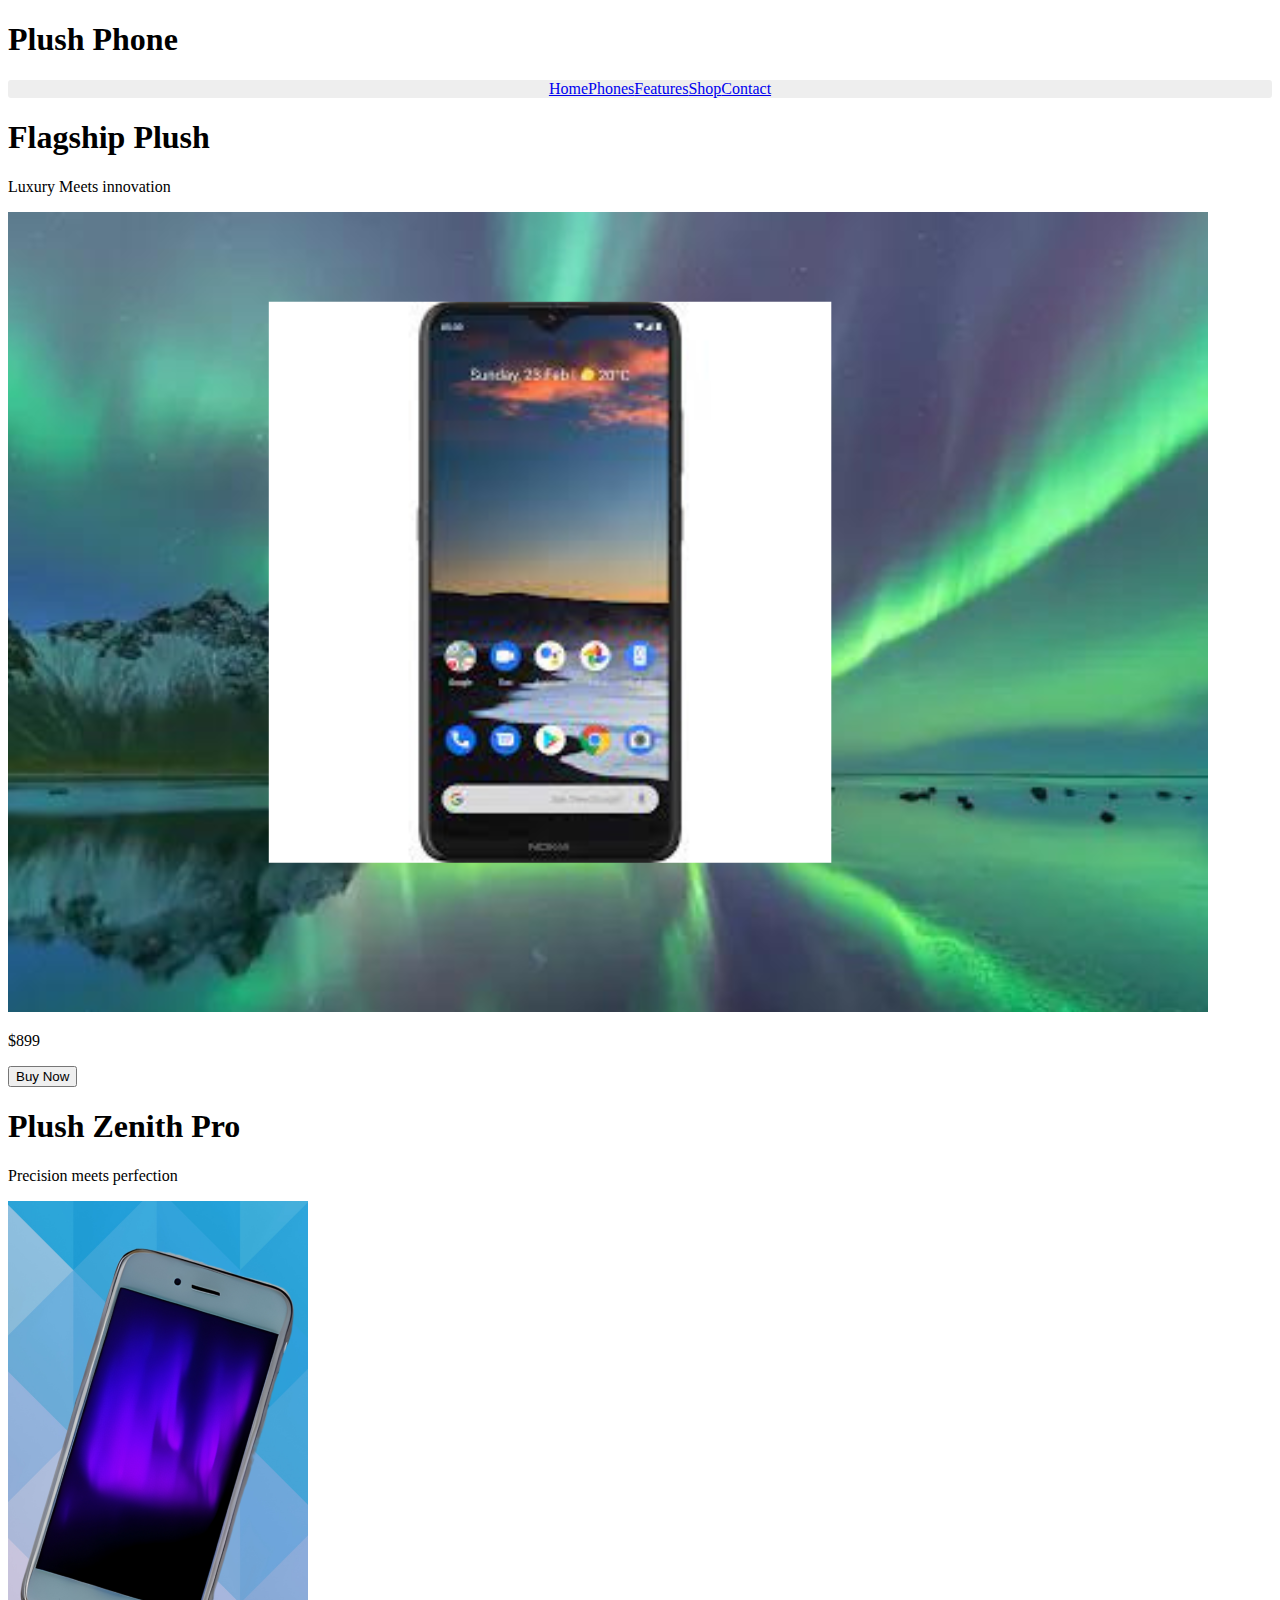
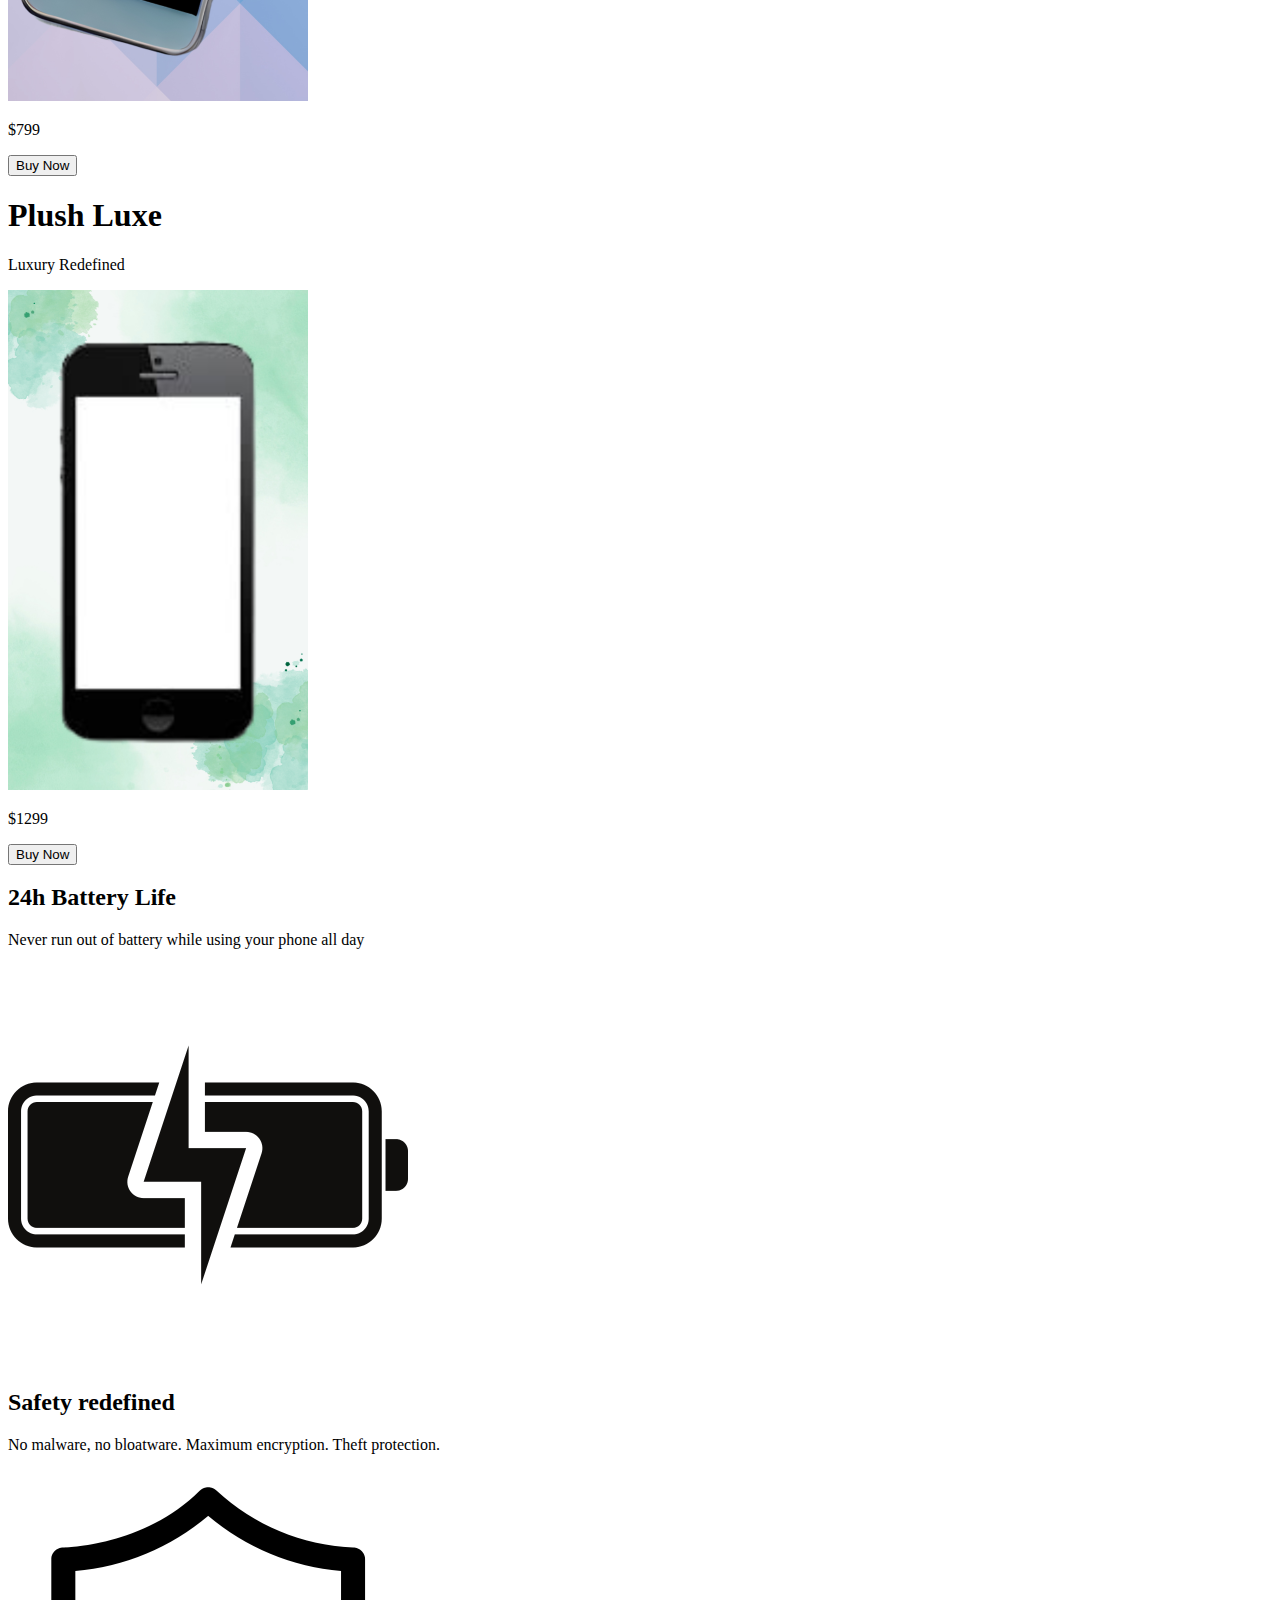
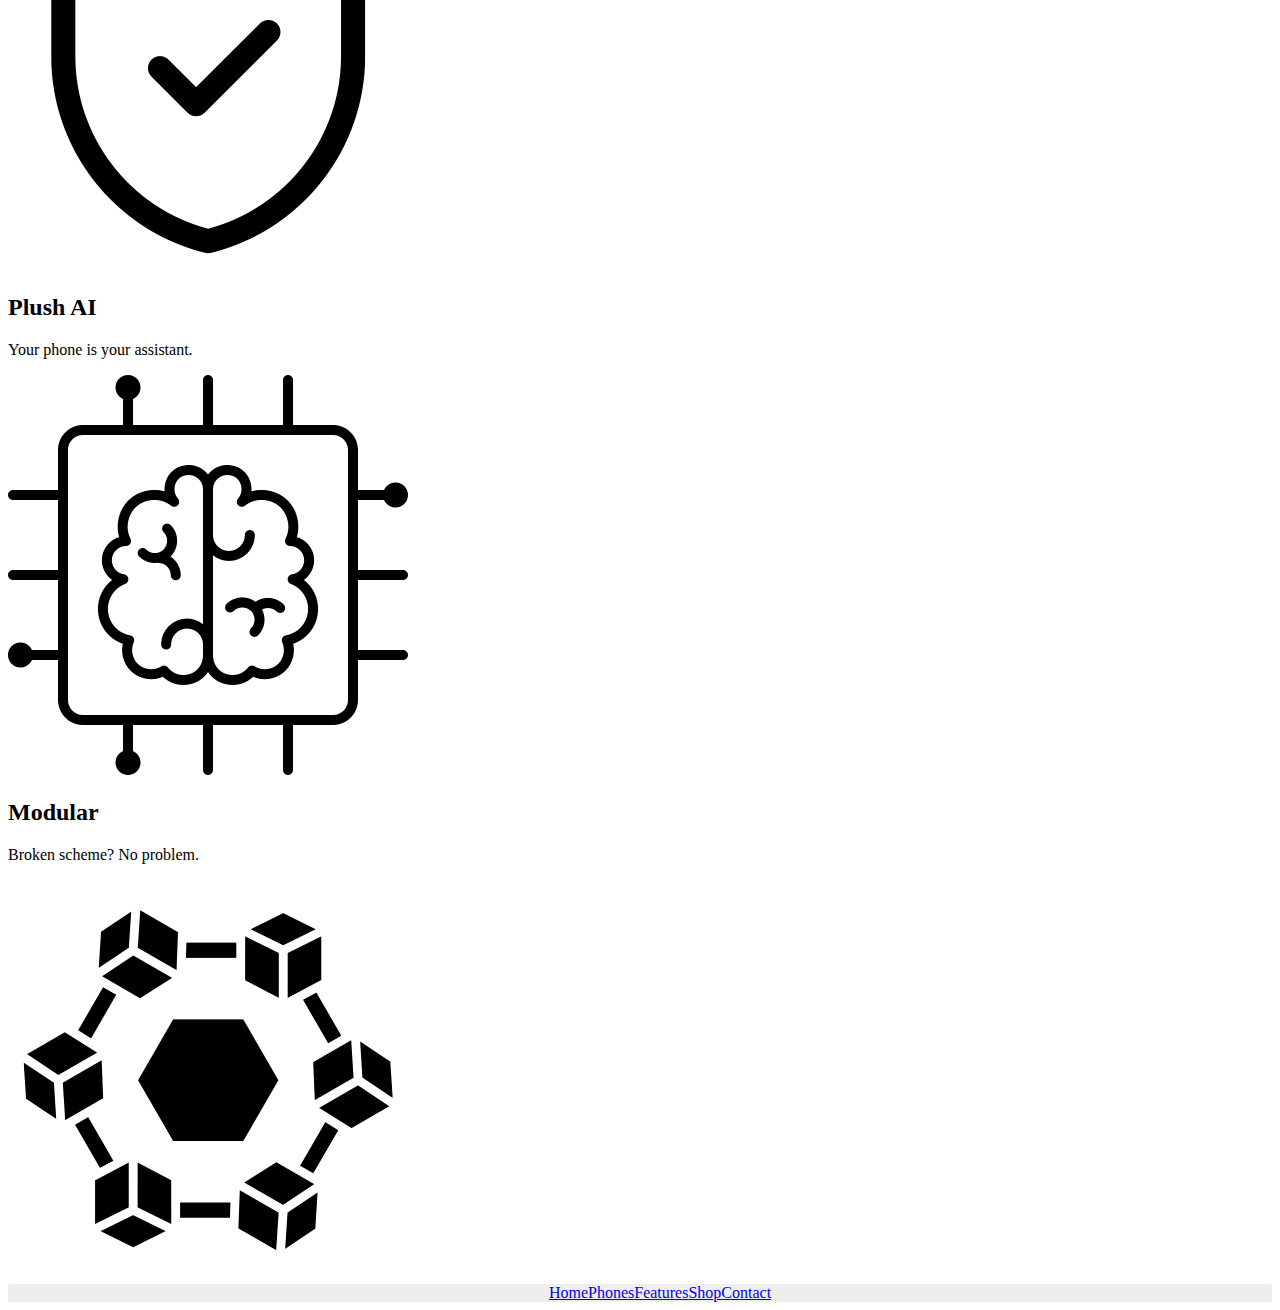
==== index.html @ ea94acaa "added to html, added images" ====
<!DOCTYPE html>
<html lang="en">
<head>
    <meta charset="UTF-8">
    <meta name="viewport" content="width=device-width, initial-scale=1.0">
    <title>Plush Phone</title>
</head>
<body>
    <header>
        <h1>Plush Phone</h1>
        <nav>
            <ul style="
            list-style: none;
            margin: 0;
            border: 1 px solid #777;
            border-radius: 3px;
            padding: 2 px 4px;
            display: flex;
            background-color: #eee;
            color: black;
            justify-content: center;">
                <li><a href="#">Home</a></li>
                <li><a href="#">Phones</a></li>
                <li><a href="#">Features</a></li>
                <li><a href="#">Shop</a></li>
                <li><a href="#" class="btn">Contact</a></li>
            </ul>
        </nav>
    </header>
    
    <main>
        
        <section>
        <div>
            <!-- Flagship phone should be the background of this section-->
            <h1>Flagship Plush</h1>
            <p>Luxury Meets innovation</p>
            <img src="./images/polar phone.png" alt="Flagship Plush">
            <p>$899</p>
            <button>Buy Now</button>

        </div>

        <div>
            <h1>Plush Zenith Pro</h1>
            <p>Precision meets perfection</p>
            <img src="./images/phone 2.png" alt="Plush Zenith Pro">
            <p>$799</p>
            <button>Buy Now</button>
        </div>

        <div>
            <h1>Plush Luxe</h1>
            <p>Luxury Redefined</p>
            <img src="./images/phone 3.png" alt="Plush Luxe">
            <p>$1299</p>
            <button>Buy Now</button>

        </div>
            


        </section>
        <section>
            <div>
                <h2>24h Battery Life</h2>
                <p>Never run out of battery while using your phone all day</p>
                <img src="./images/feature-battery.png" alt="Battery Life">
            </div>
            <div>
                <h2>Safety redefined</h2>
                <p>No malware, no bloatware. Maximum encryption. Theft protection.</p>
                <img src="./images/feature-safety.png" alt="Safety">
            </div>
            <div>
                <h2>Plush AI</h2>
                <p>Your phone is your assistant.</p>
                <img src="./images/feature-ai.png" alt="AI">
            </div>
            <div>
                <h2>Modular</h2>
                <p>Broken scheme? No problem.</p>
                <img src="./images/feature-modular.png" alt="Modular">
            </div>
        </section>
        <section>
            <!-- Flagship phone should be the background of this section-->

        </section>
        <section></section>
    </main>
    <footer>
        <nav>
            <ul style="
            list-style: none;
            margin: 0;
            border: 1 px solid #777;
            border-radius: 3px;
            padding: 2 px 4px;
            display: flex;
            background-color: #eee;
            color: black;
            justify-content: center;">
                <li><a href="#">Home</a></li>
                <li><a href="#">Phones</a></li>
                <li><a href="#">Features</a></li>
                <li><a href="#">Shop</a></li>
                <li><a href="#" class="btn">Contact</a></li>
            </ul>
        </nav>
    </footer>
</body>
</html>
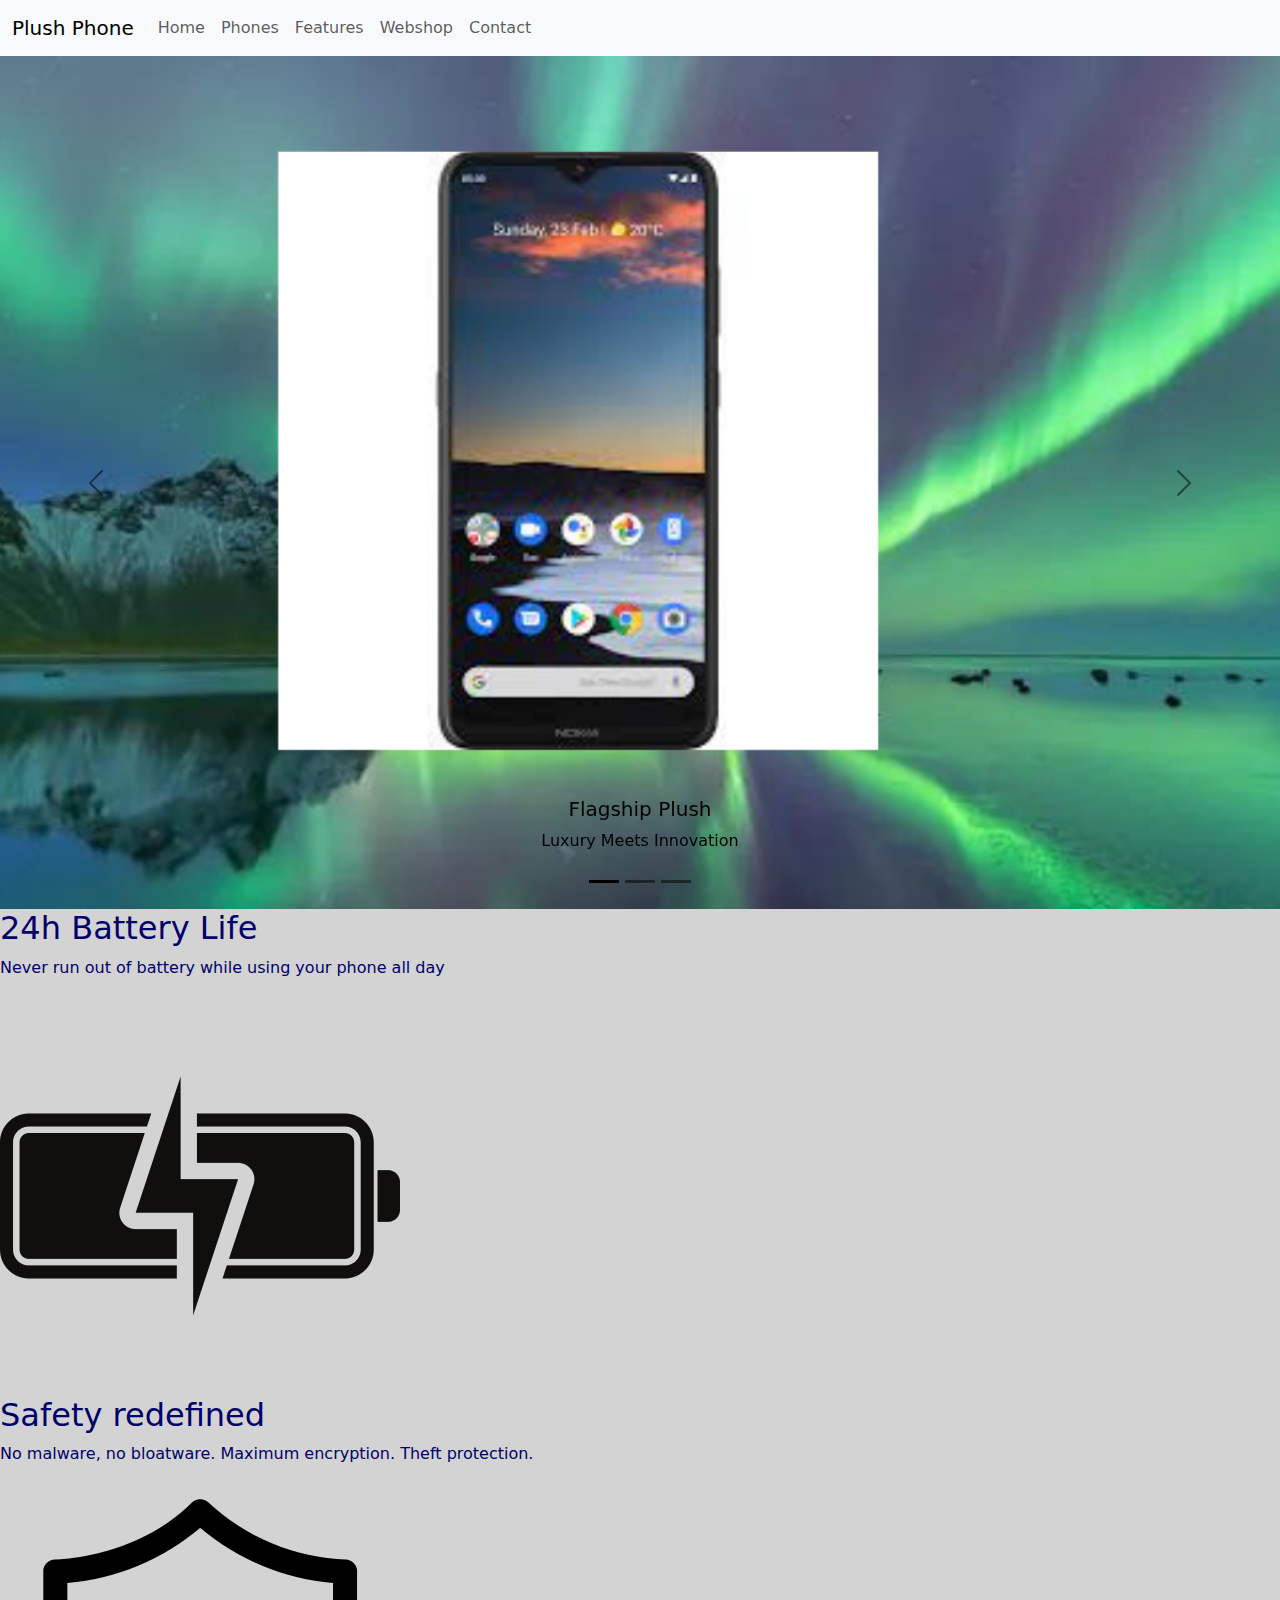
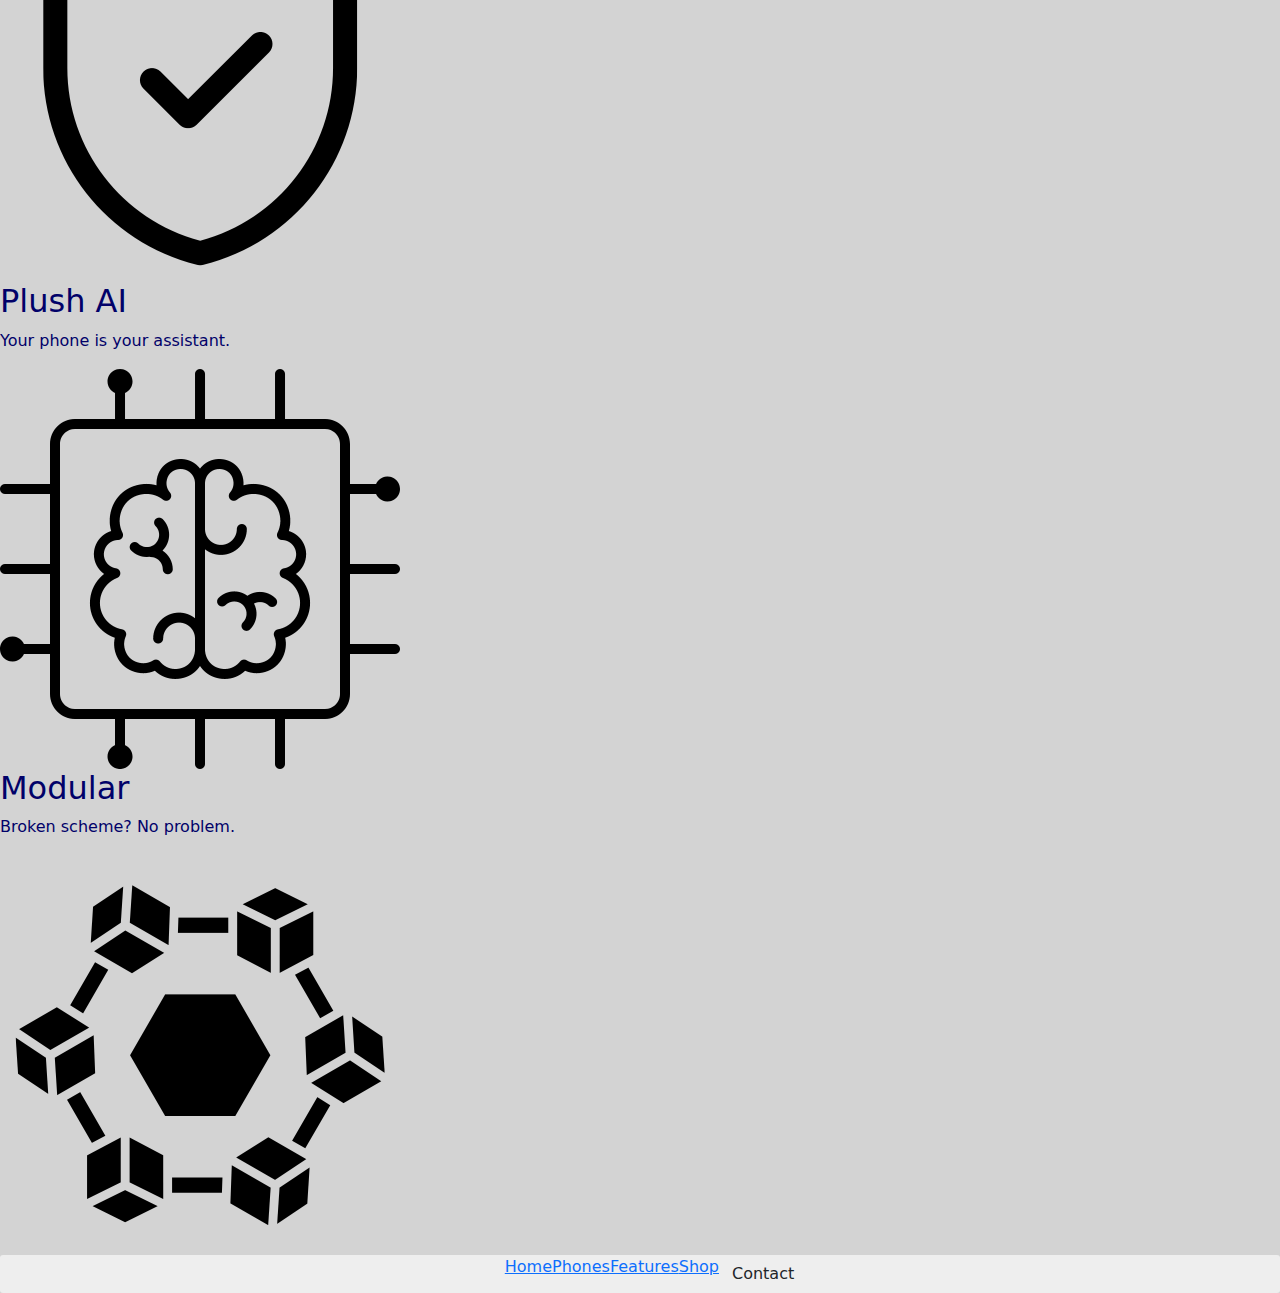
==== commit 7214059e: "bootstrap navbar and carousel" ====
--- a/index.html
+++ b/index.html
@@ -4,63 +4,82 @@
     <meta charset="UTF-8">
     <meta name="viewport" content="width=device-width, initial-scale=1.0">
     <title>Plush Phone</title>
+    <link href="https://cdn.jsdelivr.net/npm/bootstrap@5.3.3/dist/css/bootstrap.min.css" 
+          rel="stylesheet" 
+          integrity="sha384-QWTKZyjpPEjISv5WaRU9OFeRpok6YctnYmDr5pNlyT2bRjXh0JMhjY6hW+ALEwIH" 
+          crossorigin="anonymous">
+    <link rel="stylesheet" href="./style.css">
 </head>
 <body>
     <header>
-        <h1>Plush Phone</h1>
-        <nav>
-            <ul style="
-            list-style: none;
-            margin: 0;
-            border: 1 px solid #777;
-            border-radius: 3px;
-            padding: 2 px 4px;
-            display: flex;
-            background-color: #eee;
-            color: black;
-            justify-content: center;">
-                <li><a href="#">Home</a></li>
-                <li><a href="#">Phones</a></li>
-                <li><a href="#">Features</a></li>
-                <li><a href="#">Shop</a></li>
-                <li><a href="#" class="btn">Contact</a></li>
-            </ul>
-        </nav>
+        <nav class="navbar navbar-expand-sm bg-body-tertiary">
+            <div class="container-fluid">
+              <a class="navbar-brand" href="#">Plush Phone</a>
+              <button class="navbar-toggler" type="button" data-bs-toggle="collapse" data-bs-target="#headerMenu" aria-controls="headerMenu" aria-expanded="false" aria-label="Toggle navigation">
+                <span class="navbar-toggler-icon"></span>
+              </button>
+              <div class="collapse navbar-collapse" id="headerMenu">
+                <ul class="navbar-nav">
+                  <li class="nav-item">
+                    <a class="nav-link" href="#">Home</a>
+                  </li>
+                  <li class="nav-item">
+                    <a class="nav-link" href="#">Phones</a>
+                  </li>
+                  <li class="nav-item">
+                    <a class="nav-link" href="#">Features</a>
+                  </li>
+                  <li class="nav-item">
+                    <a class="nav-link" href="#">Webshop</a>
+                  </li>
+                  <li class="nav-item">
+                    <a class="nav-link" href="#">Contact</a>
+                  </li>
+                </ul>
+              </div>
+            </div>
+          </nav>
     </header>
-    
     <main>
-        
-        <section>
-        <div>
-            <!-- Flagship phone should be the background of this section-->
-            <h1>Flagship Plush</h1>
-            <p>Luxury Meets innovation</p>
-            <img src="./images/polar phone.png" alt="Flagship Plush">
-            <p>$899</p>
-            <button>Buy Now</button>
+        <div id="phoneMainBannerCaptions" class="carousel slide" data-bs-theme="dark">
+            <div class="carousel-indicators">
+              <button type="button" data-bs-target="#phoneMainBannerCaptions" data-bs-slide-to="0" class="active" aria-current="true" aria-label="Slide 1"></button>
+              <button type="button" data-bs-target="#phoneMainBannerCaptions" data-bs-slide-to="1" aria-label="Slide 2"></button>
+              <button type="button" data-bs-target="#phoneMainBannerCaptions" data-bs-slide-to="2" aria-label="Slide 3"></button>
+            </div>
+            <div class="carousel-inner">
+              <div class="carousel-item active">
+                <img src="./images/polar phone.png" class="d-block w-100" alt="Flagship Plush">
+                <div class="carousel-caption d-none d-md-block">
+                  <h5>Flagship Plush</h5>
+                  <p>Luxury Meets Innovation</p>
+                </div>
+              </div>
+              <div class="carousel-item">
+                <img src="./images/phone 3.png" class="d-block w-100" alt="Plush Luxe">
+                <div class="carousel-caption d-none d-md-block">
+                  <h5>Plush Luxe</h5>
+                  <p>Luxury Redefined.</p>
+                </div>
+              </div>
+              <div class="carousel-item">
+                <img src="./images/phone 2.png" class="d-block w-100" alt="Plush Zenith Pro">
+                <div class="carousel-caption d-none d-md-block">
+                  <h5>Plush Zenith Pro</h5>
+                  <p>Precision Meets Perfection.</p>
+                </div>
+              </div>
+            </div>
+            <button class="carousel-control-prev" type="button" data-bs-target="#phoneMainBannerCaptions" data-bs-slide="prev">
+              <span class="carousel-control-prev-icon" aria-hidden="true"></span>
+              <span class="visually-hidden">Previous</span>
+            </button>
+            <button class="carousel-control-next" type="button" data-bs-target="#phoneMainBannerCaptions" data-bs-slide="next">
+              <span class="carousel-control-next-icon" aria-hidden="true"></span>
+              <span class="visually-hidden">Next</span>
+            </button>
+          </div>
 
-        </div>
-
-        <div>
-            <h1>Plush Zenith Pro</h1>
-            <p>Precision meets perfection</p>
-            <img src="./images/phone 2.png" alt="Plush Zenith Pro">
-            <p>$799</p>
-            <button>Buy Now</button>
-        </div>
-
-        <div>
-            <h1>Plush Luxe</h1>
-            <p>Luxury Redefined</p>
-            <img src="./images/phone 3.png" alt="Plush Luxe">
-            <p>$1299</p>
-            <button>Buy Now</button>
-
-        </div>
-            
-
-
-        </section>
         <section>
             <div>
                 <h2>24h Battery Life</h2>
@@ -109,5 +128,9 @@
             </ul>
         </nav>
     </footer>
+    <script src="https://cdn.jsdelivr.net/npm/bootstrap@5.3.3/dist/js/bootstrap.bundle.min.js" 
+            integrity="sha384-YvpcrYf0tY3lHB60NNkmXc5s9fDVZLESaAA55NDzOxhy9GkcIdslK1eN7N6jIeHz" 
+            crossorigin="anonymous">
+        </script>
 </body>
 </html>--- a/style.css
+++ b/style.css
@@ -0,0 +1,4 @@
+body {
+    color: rgb(1, 1, 105);
+    background-color: lightgrey;
+}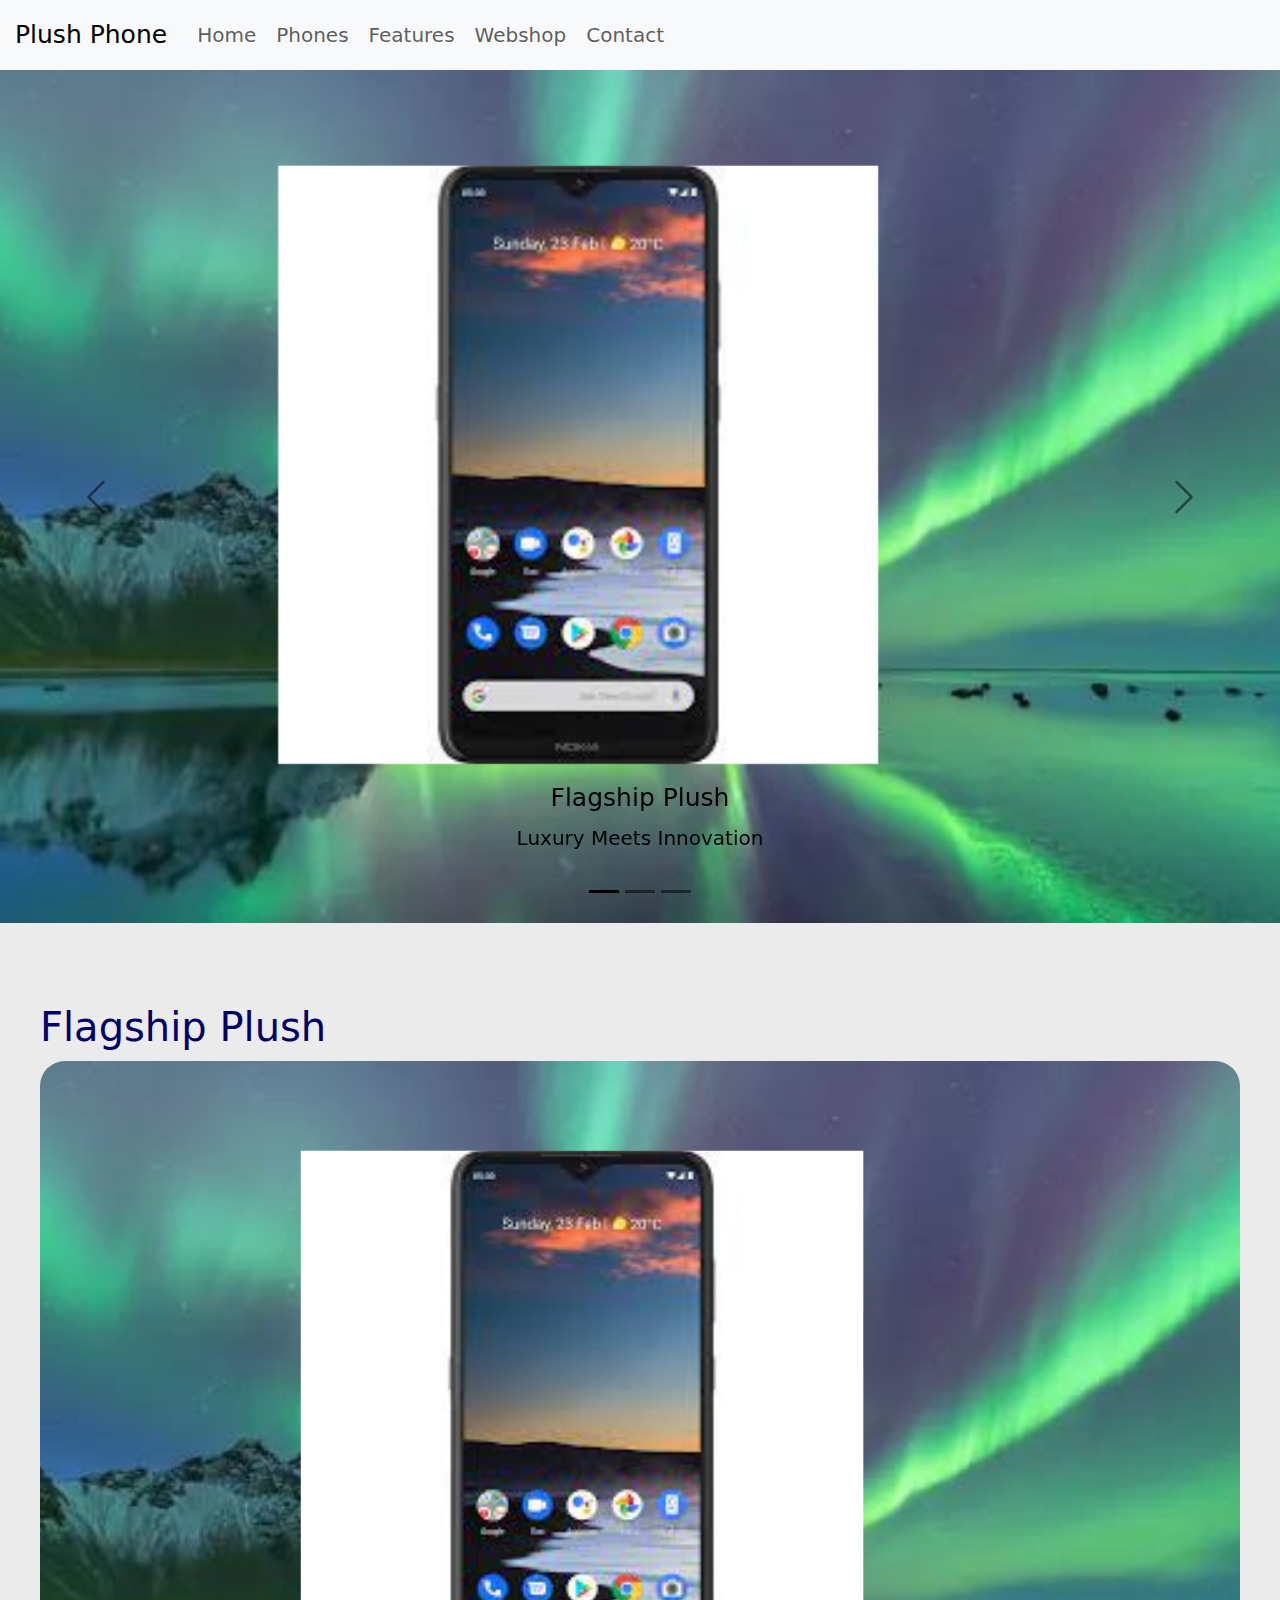
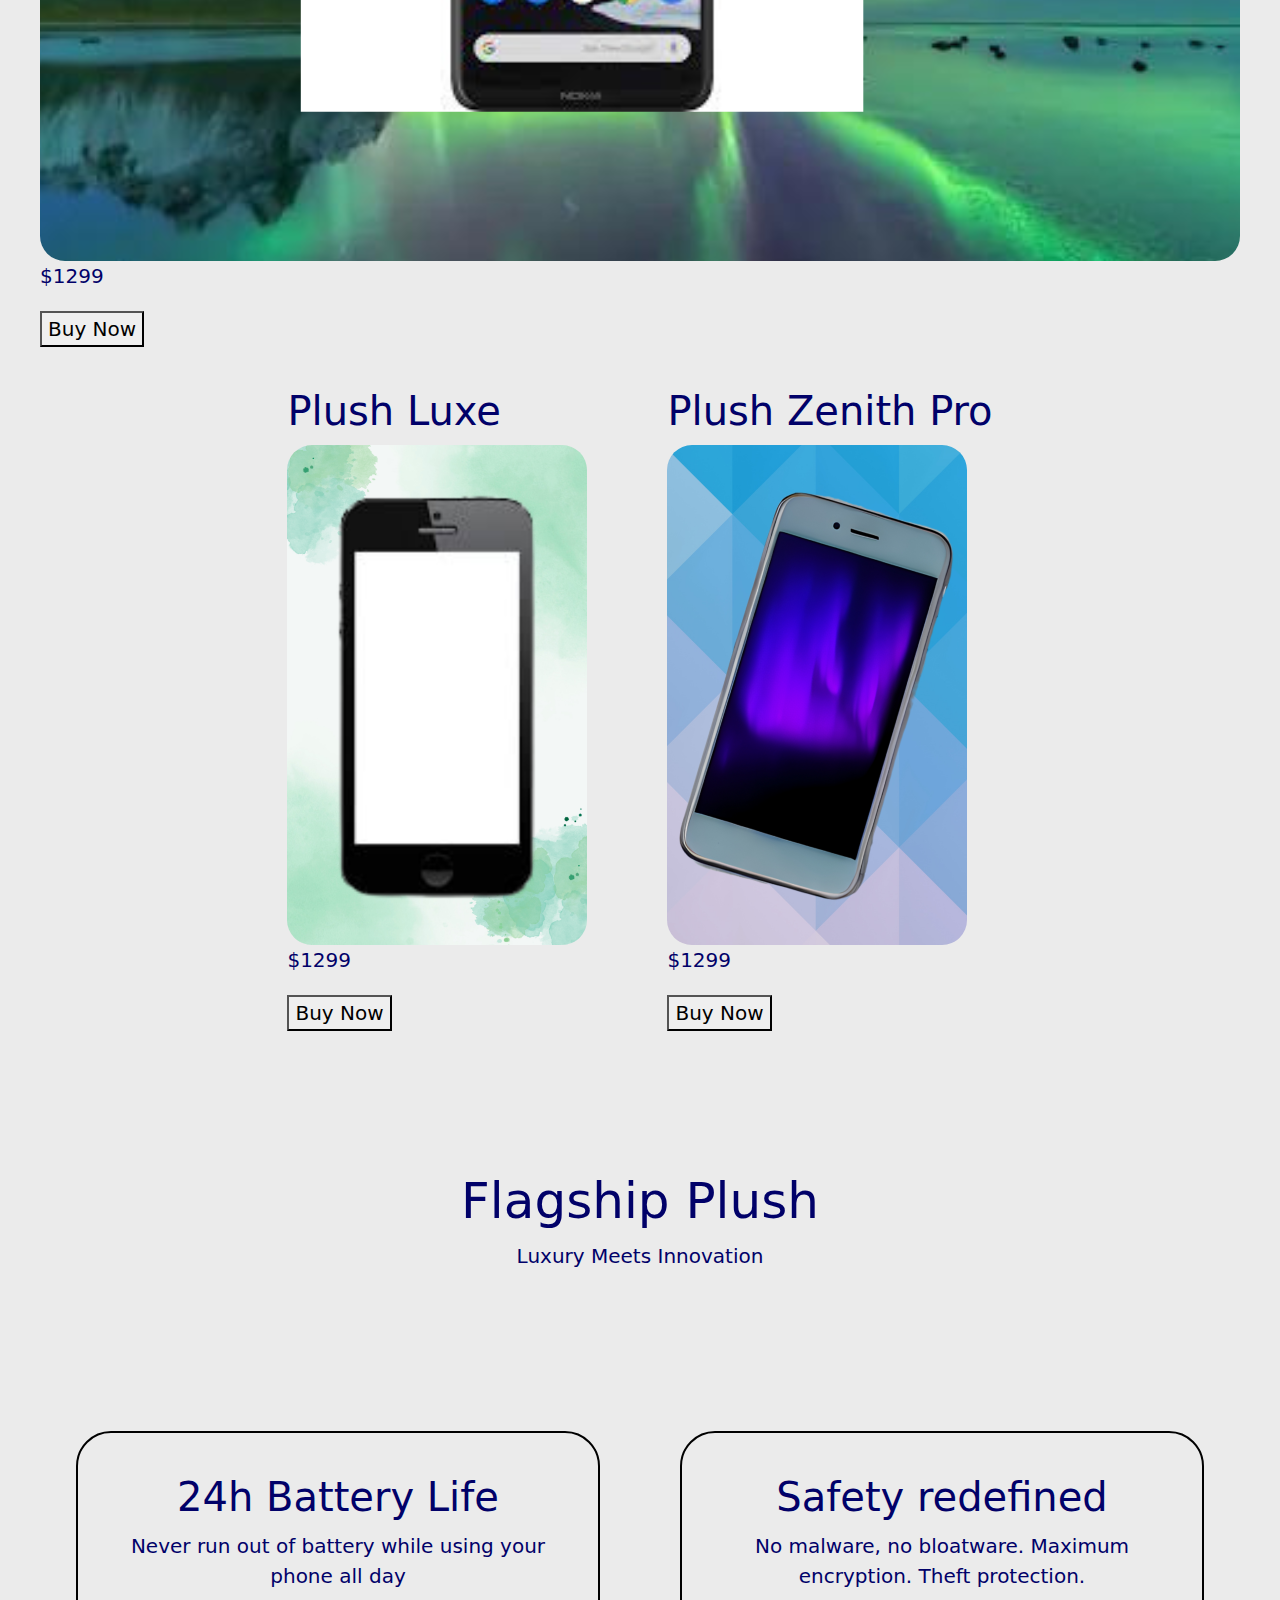
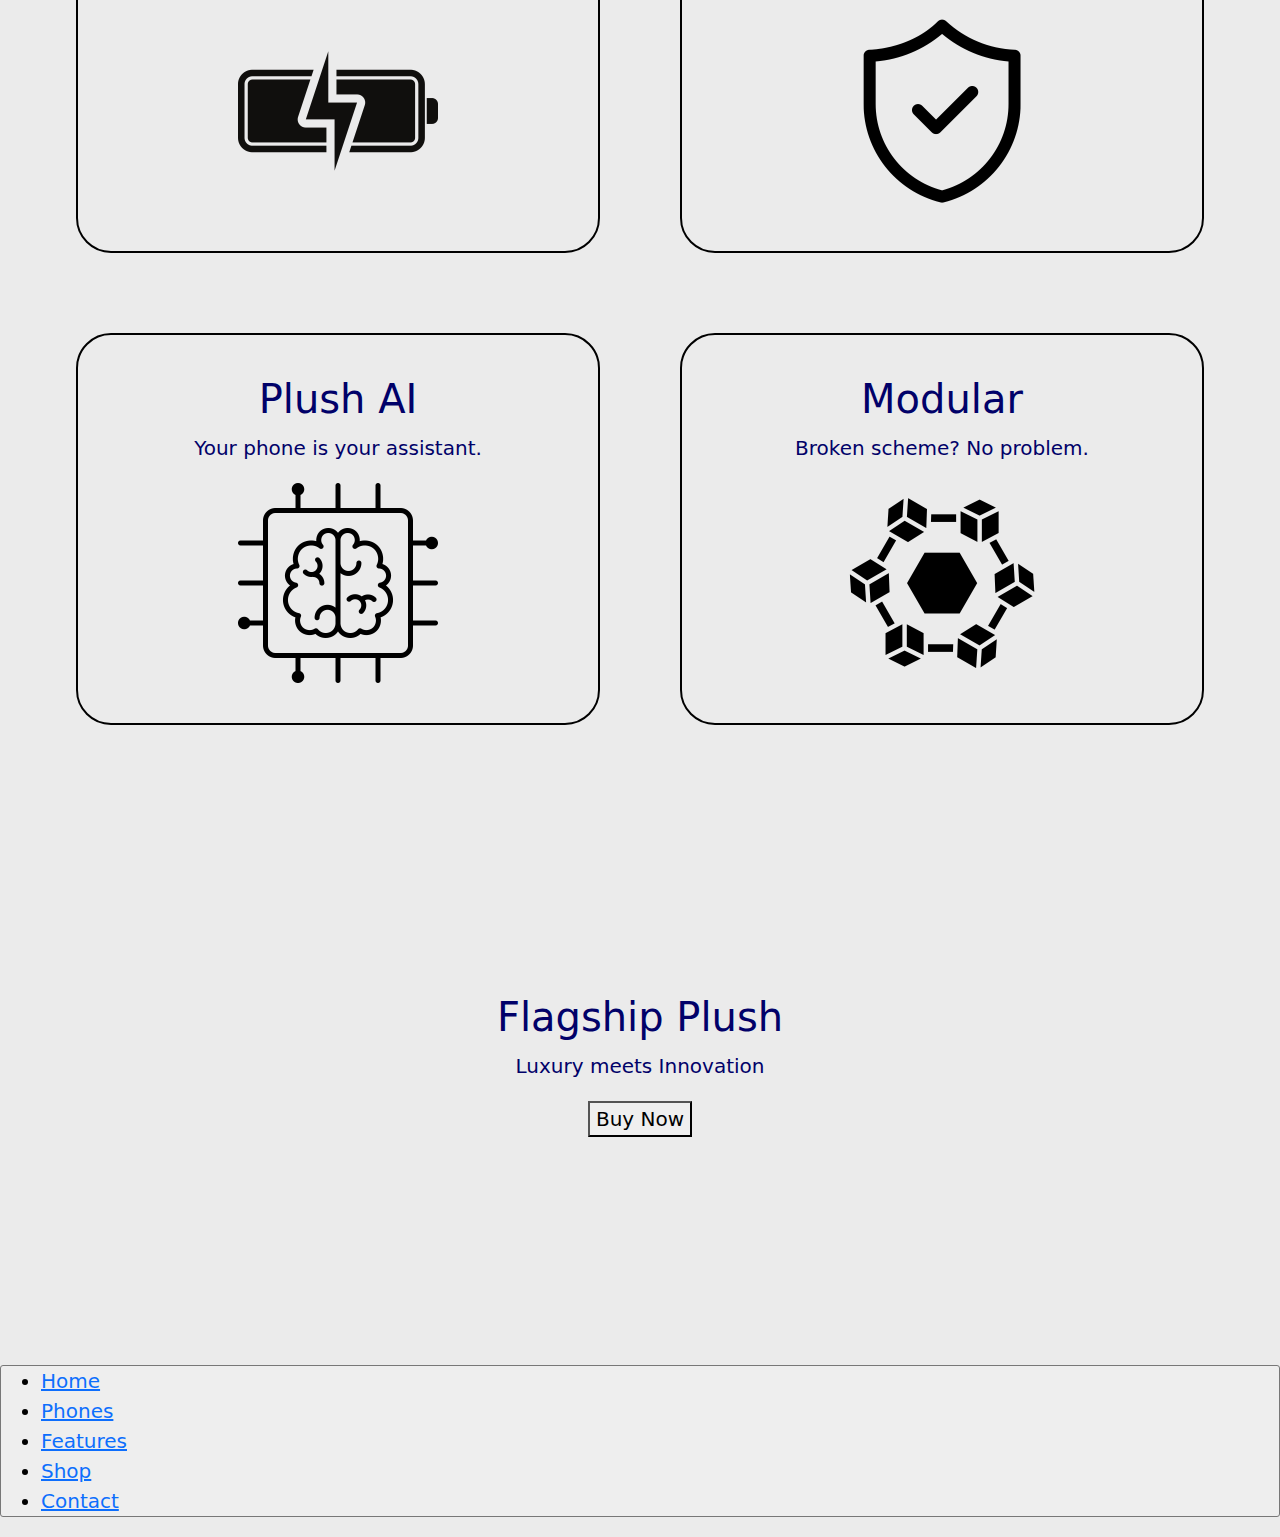
==== commit 2e98bc8a: "phone models, feature, tagline, with css" ====
--- a/index.html
+++ b/index.html
@@ -79,44 +79,75 @@
               <span class="visually-hidden">Next</span>
             </button>
           </div>
+          <section class="phone-models-container my-5">
 
-        <section>
-            <div>
+            <div class="phone-model">
+              <h2>Flagship Plush</h2>
+              <img class="phone-model-img" src="./images/polar phone.png" class="d-block w-100" alt="Flagship Plush">
+              <p>$1299</p>
+              <button>Buy Now</button>
+            </div>
+
+            <div class="phone-model">
+              <h2>Plush Luxe</h2>
+              <img class="phone-model-img" src="./images/phone 3.png" class="d-block w-100" alt="Flagship Plush">
+              <p>$1299</p>
+              <button>Buy Now</button>
+            </div>
+
+            <div class="phone-model">
+              <h2>Plush Zenith Pro</h2>
+              <img class="phone-model-img" src="./images/phone 2.png" class="d-block w-100" alt="Flagship Plush">
+              <p>$1299</p>
+              <button>Buy Now</button>
+            </div>
+          </section>
+
+          <!-- Tagline section-->
+
+          <section class="tagline-container">
+            <h1>Flagship Plush</h1>
+            <p>Luxury Meets Innovation</p>
+          </section>
+
+          <!-- Features section-->
+        <section class="features-container">
+            <div class="feature-box">
                 <h2>24h Battery Life</h2>
                 <p>Never run out of battery while using your phone all day</p>
-                <img src="./images/feature-battery.png" alt="Battery Life">
+                <img class="feature-image" src="./images/feature-battery.png" alt="Battery Life">
             </div>
-            <div>
+            <div class="feature-box">
                 <h2>Safety redefined</h2>
                 <p>No malware, no bloatware. Maximum encryption. Theft protection.</p>
-                <img src="./images/feature-safety.png" alt="Safety">
+                <img class="feature-image" src="./images/feature-safety.png" alt="Safety">
             </div>
-            <div>
+            <div class="feature-box">
                 <h2>Plush AI</h2>
                 <p>Your phone is your assistant.</p>
-                <img src="./images/feature-ai.png" alt="AI">
+                <img class="feature-image" src="./images/feature-ai.png" alt="AI">
             </div>
-            <div>
+            <div class="feature-box">
                 <h2>Modular</h2>
                 <p>Broken scheme? No problem.</p>
-                <img src="./images/feature-modular.png" alt="Modular">
+                <img class="feature-image" src="./images/feature-modular.png" alt="Modular">
             </div>
         </section>
-        <section>
+
+        <section class="call-to-action-container">
             <!-- Flagship phone should be the background of this section-->
+            <h2>Flagship Plush</h2>
+            <p>Luxury meets Innovation</p>
+            <button>Buy Now</button>
 
         </section>
-        <section></section>
+
     </main>
     <footer>
         <nav>
             <ul style="
-            list-style: none;
-            margin: 0;
-            border: 1 px solid #777;
+            border: 1px solid #777;
             border-radius: 3px;
-            padding: 2 px 4px;
-            display: flex;
             background-color: #eee;
             color: black;
             justify-content: center;">
@@ -124,7 +155,7 @@
                 <li><a href="#">Phones</a></li>
                 <li><a href="#">Features</a></li>
                 <li><a href="#">Shop</a></li>
-                <li><a href="#" class="btn">Contact</a></li>
+                <li><a href="#">Contact</a></li>
             </ul>
         </nav>
     </footer>
--- a/style.css
+++ b/style.css
@@ -1,4 +1,80 @@
+/* Basic styles */
+html {
+    font-size: 20px;
+}
+
 body {
     color: rgb(1, 1, 105);
+    background-color: rgb(235, 235, 235);
+    min-width: 400px;
+}
+
+/* Phone models section */
+.phone-models-container {
+    display:flex;
+    justify-content: center;
+    flex-wrap: wrap;
+    
+}
+
+.phone-model {
+    margin: 1rem 2rem;
+}
+.phone-model:hover {
+    transform: scale(1.05);
+    transition-duration: .2s;
+}
+
+.phone-model-img {
+    border-radius: 25px;
+}
+
+/* Tagline section */
+
+.tagline-container {
+    text-align: center;
+    margin: 6rem auto;
+}
+/* Features section */
+.features-container {
+    display: flex;
+    flex-wrap: wrap;
+    justify-content: center;
+
+}
+.feature-box {
+    border: 2px solid black;
+    padding: 2rem;
+    margin: 2rem;
+    width: calc(90% - 10rem);
+    text-align: center;
+    box-sizing: content-box;
+    min-width: 200px;
+    border-radius: 35px;
+}
+.feature-box:hover {
     background-color: lightgrey;
+}
+.feature-image {
+    width: 80%;
+    max-width: 200px;
+}
+
+
+
+@media screen and (min-width:768px) {
+    .feature-box {
+        width: calc(50% - 10rem);
+    }
+}
+
+/* Call-to-action banner */
+
+.call-to-action-container {
+    height: 600px;
+    display: flex;
+    flex-direction: column;
+    align-items: center;
+    justify-content: center;
+
 }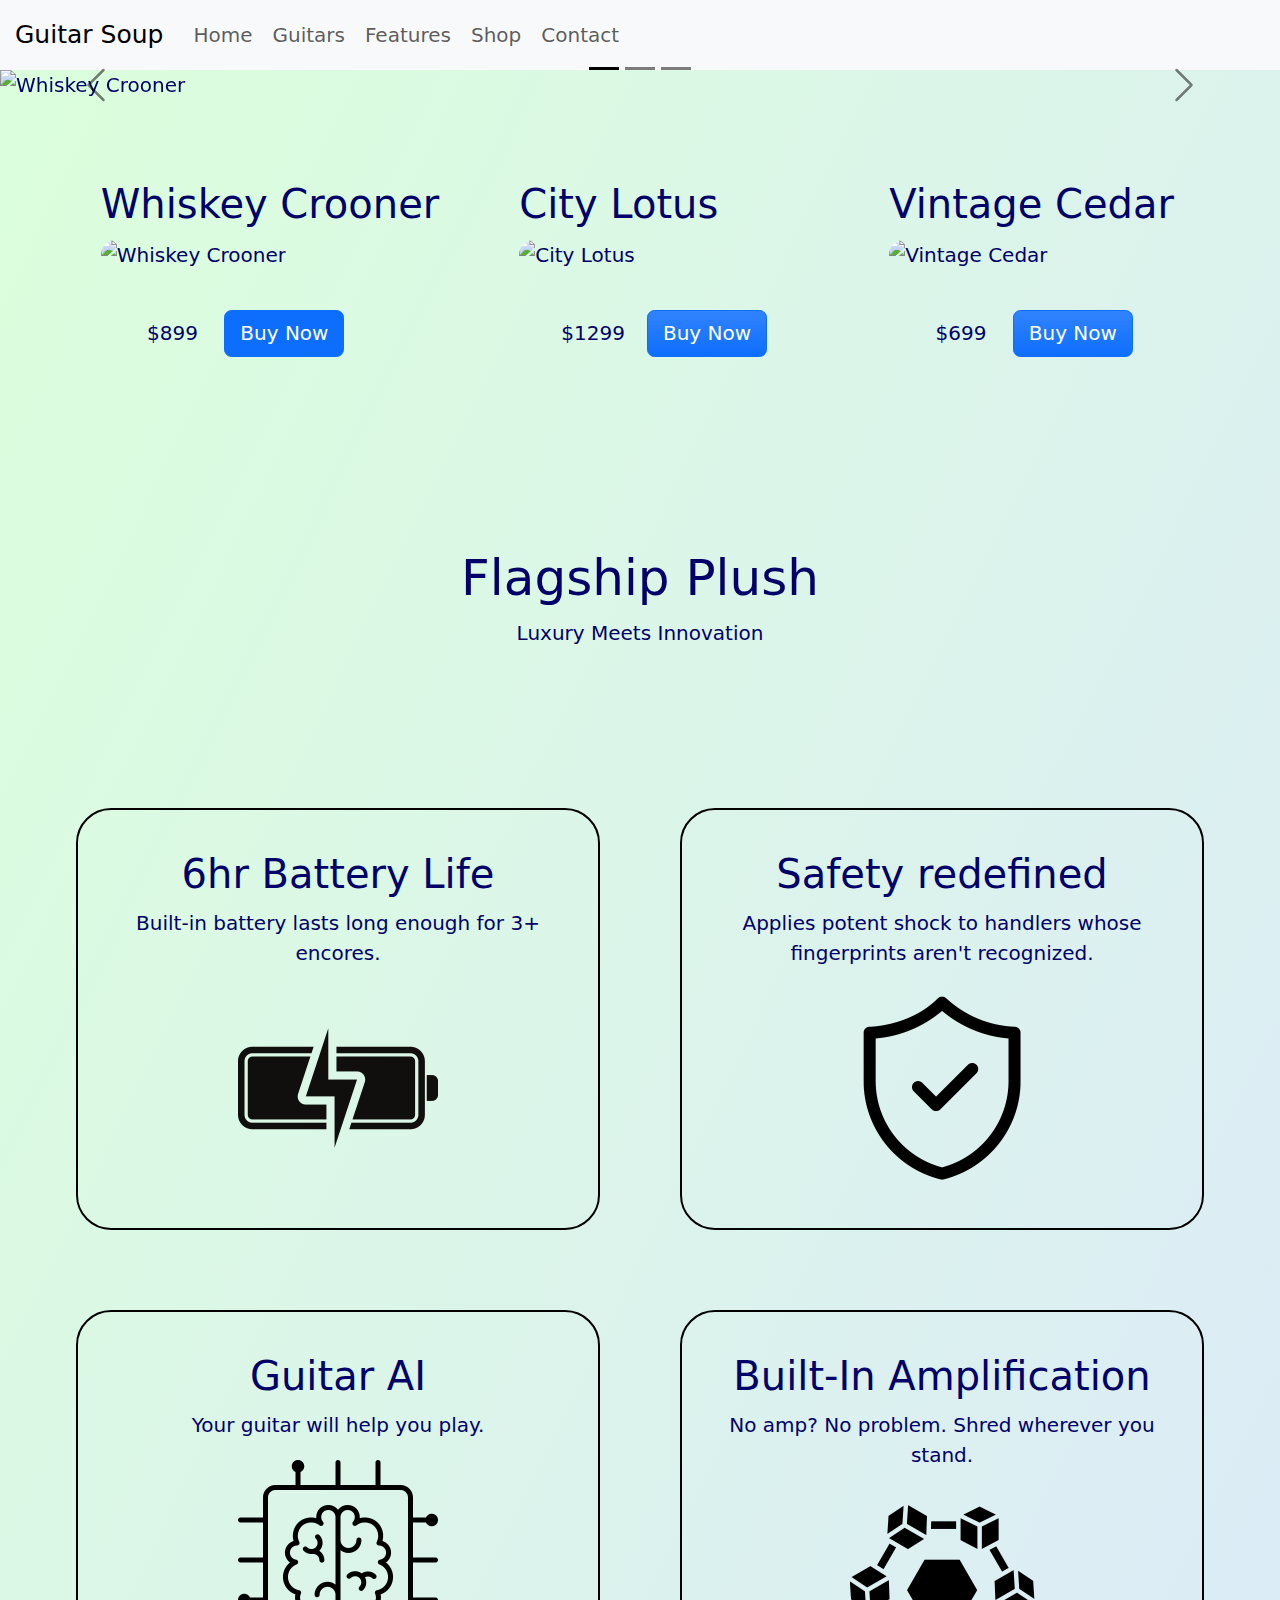
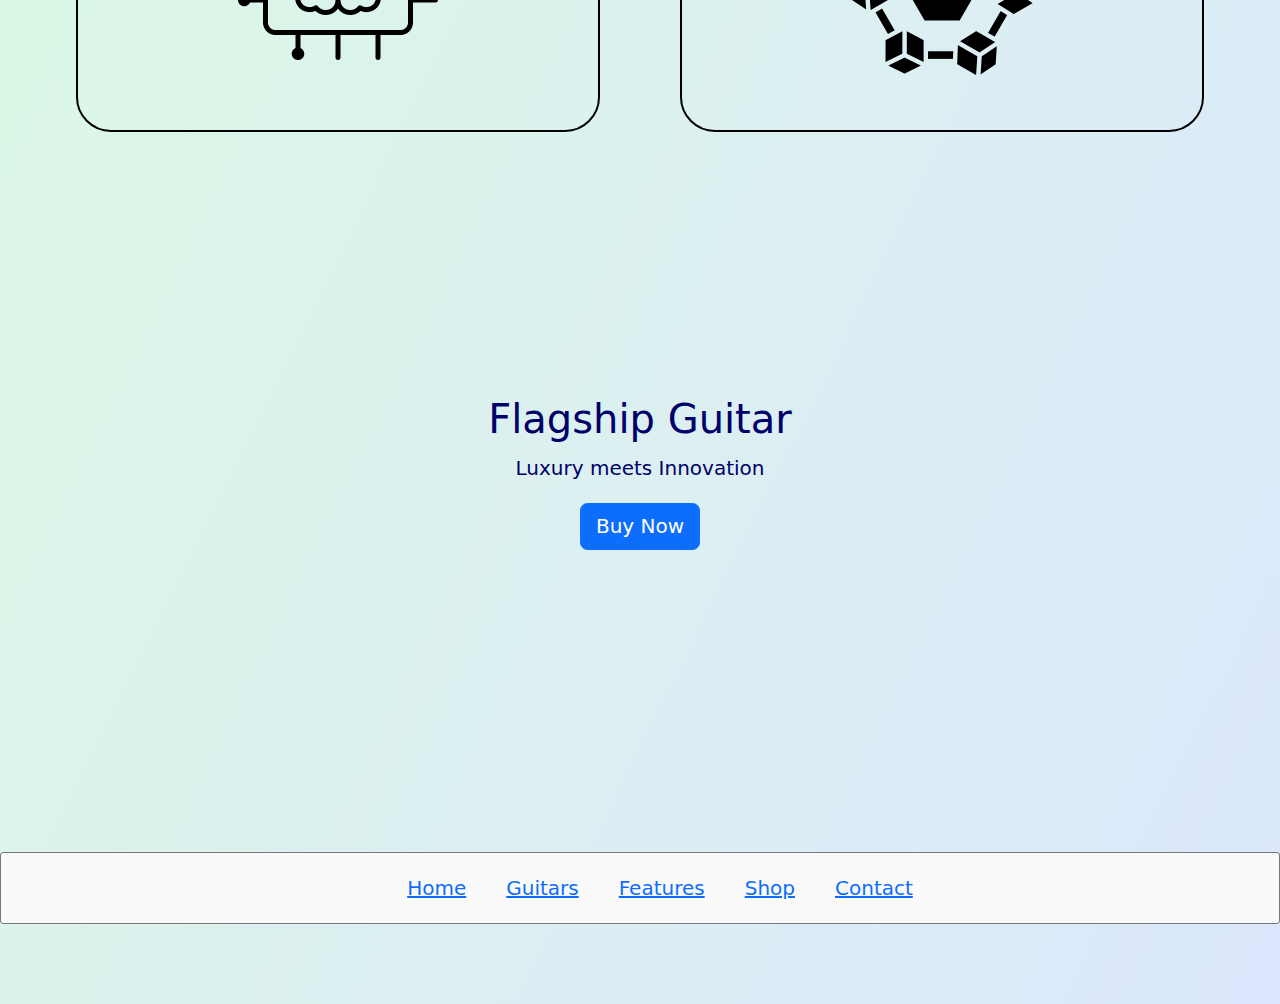
==== commit 51f56ecf: "reformatted guitars page" ====
--- a/index.html
+++ b/index.html
@@ -3,7 +3,7 @@
 <head>
     <meta charset="UTF-8">
     <meta name="viewport" content="width=device-width, initial-scale=1.0">
-    <title>Plush Phone</title>
+    <title>Guitar Soup</title>
     <link href="https://cdn.jsdelivr.net/npm/bootstrap@5.3.3/dist/css/bootstrap.min.css" 
           rel="stylesheet" 
           integrity="sha384-QWTKZyjpPEjISv5WaRU9OFeRpok6YctnYmDr5pNlyT2bRjXh0JMhjY6hW+ALEwIH" 
@@ -14,7 +14,7 @@
     <header>
         <nav class="navbar navbar-expand-sm bg-body-tertiary">
             <div class="container-fluid">
-              <a class="navbar-brand" href="#">Plush Phone</a>
+              <a class="navbar-brand" href="#">Guitar Soup</a>
               <button class="navbar-toggler" type="button" data-bs-toggle="collapse" data-bs-target="#headerMenu" aria-controls="headerMenu" aria-expanded="false" aria-label="Toggle navigation">
                 <span class="navbar-toggler-icon"></span>
               </button>
@@ -24,16 +24,16 @@
                     <a class="nav-link" href="#">Home</a>
                   </li>
                   <li class="nav-item">
-                    <a class="nav-link" href="#">Phones</a>
+                    <a class="nav-link" href="./guitars.html">Guitars</a>
                   </li>
                   <li class="nav-item">
                     <a class="nav-link" href="#">Features</a>
                   </li>
                   <li class="nav-item">
-                    <a class="nav-link" href="#">Webshop</a>
+                    <a class="nav-link" href="#">Shop</a>
                   </li>
                   <li class="nav-item">
-                    <a class="nav-link" href="#">Contact</a>
+                    <a class="nav-link" href="./contact.html">Contact</a>
                   </li>
                 </ul>
               </div>
@@ -41,65 +41,72 @@
           </nav>
     </header>
     <main>
-        <div id="phoneMainBannerCaptions" class="carousel slide" data-bs-theme="dark">
+        <div id="guitarMainBannerCaptions" class="carousel slide" data-bs-theme="dark">
             <div class="carousel-indicators">
-              <button type="button" data-bs-target="#phoneMainBannerCaptions" data-bs-slide-to="0" class="active" aria-current="true" aria-label="Slide 1"></button>
-              <button type="button" data-bs-target="#phoneMainBannerCaptions" data-bs-slide-to="1" aria-label="Slide 2"></button>
-              <button type="button" data-bs-target="#phoneMainBannerCaptions" data-bs-slide-to="2" aria-label="Slide 3"></button>
+              <button type="button" data-bs-target="#guitarMainBannerCaptions" data-bs-slide-to="0" class="active" aria-current="true" aria-label="Slide 1"></button>
+              <button type="button" data-bs-target="#guitarMainBannerCaptions" data-bs-slide-to="1" aria-label="Slide 2"></button>
+              <button type="button" data-bs-target="#guitarMainBannerCaptions" data-bs-slide-to="2" aria-label="Slide 3"></button>
             </div>
             <div class="carousel-inner">
               <div class="carousel-item active">
-                <img src="./images/polar phone.png" class="d-block w-100" alt="Flagship Plush">
+                <img src="./images/3bar instrument.png" class="d-block w-100" alt="Whiskey Crooner">
                 <div class="carousel-caption d-none d-md-block">
-                  <h5>Flagship Plush</h5>
+                  <h5>Whiskey Crooner</h5>
                   <p>Luxury Meets Innovation</p>
                 </div>
               </div>
               <div class="carousel-item">
-                <img src="./images/phone 3.png" class="d-block w-100" alt="Plush Luxe">
+                <img src="./images/2urban, streetstyle bg.png" class="d-block w-100" alt="City Lotus">
                 <div class="carousel-caption d-none d-md-block">
-                  <h5>Plush Luxe</h5>
+                  <h5>City Lotus</h5>
                   <p>Luxury Redefined.</p>
                 </div>
               </div>
               <div class="carousel-item">
-                <img src="./images/phone 2.png" class="d-block w-100" alt="Plush Zenith Pro">
+                <img src="./images/1classic design GC.png" class="d-block w-100" alt="Vintage Cedar">
                 <div class="carousel-caption d-none d-md-block">
-                  <h5>Plush Zenith Pro</h5>
+                  <h5>Vintage Cedar</h5>
                   <p>Precision Meets Perfection.</p>
                 </div>
               </div>
             </div>
-            <button class="carousel-control-prev" type="button" data-bs-target="#phoneMainBannerCaptions" data-bs-slide="prev">
+            <button class="carousel-control-prev" type="button" data-bs-target="#guitarMainBannerCaptions" data-bs-slide="prev">
               <span class="carousel-control-prev-icon" aria-hidden="true"></span>
               <span class="visually-hidden">Previous</span>
             </button>
-            <button class="carousel-control-next" type="button" data-bs-target="#phoneMainBannerCaptions" data-bs-slide="next">
+            <button class="carousel-control-next" type="button" data-bs-target="#guitarMainBannerCaptions" data-bs-slide="next">
               <span class="carousel-control-next-icon" aria-hidden="true"></span>
               <span class="visually-hidden">Next</span>
             </button>
           </div>
-          <section class="phone-models-container my-5">
 
-            <div class="phone-model">
-              <h2>Flagship Plush</h2>
-              <img class="phone-model-img" src="./images/polar phone.png" class="d-block w-100" alt="Flagship Plush">
-              <p>$1299</p>
-              <button>Buy Now</button>
+            <!-- Guitar Models-->
+          <section class="guitar-models-container-index my-5">
+            <div class="guitar-model">
+              <h2>Whiskey Crooner</h2>
+              <img class="guitar-model-img" src="./images/3bar instrument sd.png" class="d-block w-100" alt="Whiskey Crooner">
+              <div class="buy-container">
+                <p>$899</p>
+                <button class="btn btn-primary">Buy Now</button>
+              </div>
             </div>
 
-            <div class="phone-model">
-              <h2>Plush Luxe</h2>
-              <img class="phone-model-img" src="./images/phone 3.png" class="d-block w-100" alt="Flagship Plush">
-              <p>$1299</p>
-              <button>Buy Now</button>
+            <div class="guitar-model">
+              <h2>City Lotus</h2>
+              <img class="guitar-model-img" src="./images/2urban, streetstyle bg sd.png" class="d-block w-100" alt="City Lotus">
+              <div class="buy-container">
+                <p>$1299</p>
+                <button class="btn btn-primary bg-gradient">Buy Now</button>
+              </div>
             </div>
 
-            <div class="phone-model">
-              <h2>Plush Zenith Pro</h2>
-              <img class="phone-model-img" src="./images/phone 2.png" class="d-block w-100" alt="Flagship Plush">
-              <p>$1299</p>
-              <button>Buy Now</button>
+            <div class="guitar-model">
+              <h2>Vintage Cedar</h2>
+              <img class="guitar-model-img" src="./images/1classic design GC sd.png" class="d-block w-100" alt="Vintage Cedar">
+              <div class="buy-container">
+                <p>$699</p>
+                <button class="btn btn-primary bg-gradient">Buy Now</button>
+              </div>
             </div>
           </section>
 
@@ -113,49 +120,48 @@
           <!-- Features section-->
         <section class="features-container">
             <div class="feature-box">
-                <h2>24h Battery Life</h2>
-                <p>Never run out of battery while using your phone all day</p>
+                <h2>6hr Battery Life</h2>
+                <p>Built-in battery lasts long enough for 3+ encores.</p>
                 <img class="feature-image" src="./images/feature-battery.png" alt="Battery Life">
             </div>
             <div class="feature-box">
                 <h2>Safety redefined</h2>
-                <p>No malware, no bloatware. Maximum encryption. Theft protection.</p>
+                <p>Applies potent shock to handlers whose fingerprints aren't recognized.</p>
                 <img class="feature-image" src="./images/feature-safety.png" alt="Safety">
             </div>
             <div class="feature-box">
-                <h2>Plush AI</h2>
-                <p>Your phone is your assistant.</p>
+                <h2>Guitar AI</h2>
+                <p>Your guitar will help you play.</p>
                 <img class="feature-image" src="./images/feature-ai.png" alt="AI">
             </div>
             <div class="feature-box">
-                <h2>Modular</h2>
-                <p>Broken scheme? No problem.</p>
-                <img class="feature-image" src="./images/feature-modular.png" alt="Modular">
+                <h2>Built-In Amplification</h2>
+                <p>No amp? No problem. Shred wherever you stand.</p>
+                <img class="feature-image" src="./images/feature-modular.png" alt="Built-In Amp">
             </div>
         </section>
 
         <section class="call-to-action-container">
-            <!-- Flagship phone should be the background of this section-->
-            <h2>Flagship Plush</h2>
+            <!-- Flagship Guitar should be the background of this section-->
+            <h2>Flagship Guitar</h2>
             <p>Luxury meets Innovation</p>
-            <button>Buy Now</button>
+            <button class="btn btn-primary btn-gradient">Buy Now</button>
 
         </section>
 
     </main>
     <footer>
         <nav>
-            <ul style="
+            <ul class="footer-link-list" style="
             border: 1px solid #777;
             border-radius: 3px;
-            background-color: #eee;
             color: black;
             justify-content: center;">
-                <li><a href="#">Home</a></li>
-                <li><a href="#">Phones</a></li>
-                <li><a href="#">Features</a></li>
-                <li><a href="#">Shop</a></li>
-                <li><a href="#">Contact</a></li>
+                <li class="m-3"><a href=".">Home</a></li>
+                <li class="m-3"><a href="./guitars.html">Guitars</a></li>
+                <li class="m-3"><a href="#">Features</a></li>
+                <li class="m-3"><a href="#">Shop</a></li>
+                <li class="m-3"><a href="./contact.html">Contact</a></li>
             </ul>
         </nav>
     </footer>
--- a/style.css
+++ b/style.css
@@ -5,28 +5,61 @@
 
 body {
     color: rgb(1, 1, 105);
-    background-color: rgb(235, 235, 235);
+    background-color: rgb(210, 255, 212);
+    background-image: linear-gradient(to bottom right, rgb(219, 255, 219), rgb(220, 231, 253));
     min-width: 400px;
 }
 
-/* Phone models section */
-.phone-models-container {
+/* Carousel section */
+
+
+
+/* Guitar models section */
+
+.guitar-models-container-index {
     display:flex;
     justify-content: center;
     flex-wrap: wrap;
     
+    
 }
 
-.phone-model {
+.guitar-model {
     margin: 1rem 2rem;
 }
-.phone-model:hover {
+
+.guitar-model-img {
+    border-radius: 25px;
+}
+.guitar-model-img:hover {
     transform: scale(1.05);
     transition-duration: .2s;
 }
 
-.phone-model-img {
-    border-radius: 25px;
+.buy-container {
+    margin: 2rem 1rem;
+    display: flex;
+    justify-content: space-evenly;
+    align-items: baseline;
+    width: 250px;
+}
+
+/* Guitar grid section */
+
+.guitar-grid-container {
+    display:grid;
+    grid-template-columns: auto auto;
+}
+
+.guitar-grid-image {
+    margin: 2rem;
+    background-image: linear-gradient(rgb(255, 255, 255), (#ffffff));
+}
+
+.guitar-text {
+    margin: 2rem;
+    display: flex;
+    justify-content: flex-start;
 }
 
 /* Tagline section */
@@ -35,7 +68,9 @@
     text-align: center;
     margin: 6rem auto;
 }
+
 /* Features section */
+
 .features-container {
     display: flex;
     flex-wrap: wrap;
@@ -77,4 +112,15 @@
     align-items: center;
     justify-content: center;
 
+}
+
+/* Footer */
+
+.footer-link-list {
+    list-style: none;
+    display: flex;
+    justify-content: center;
+    margin: 4rem auto;
+    background-color: #fafafa;
+
 }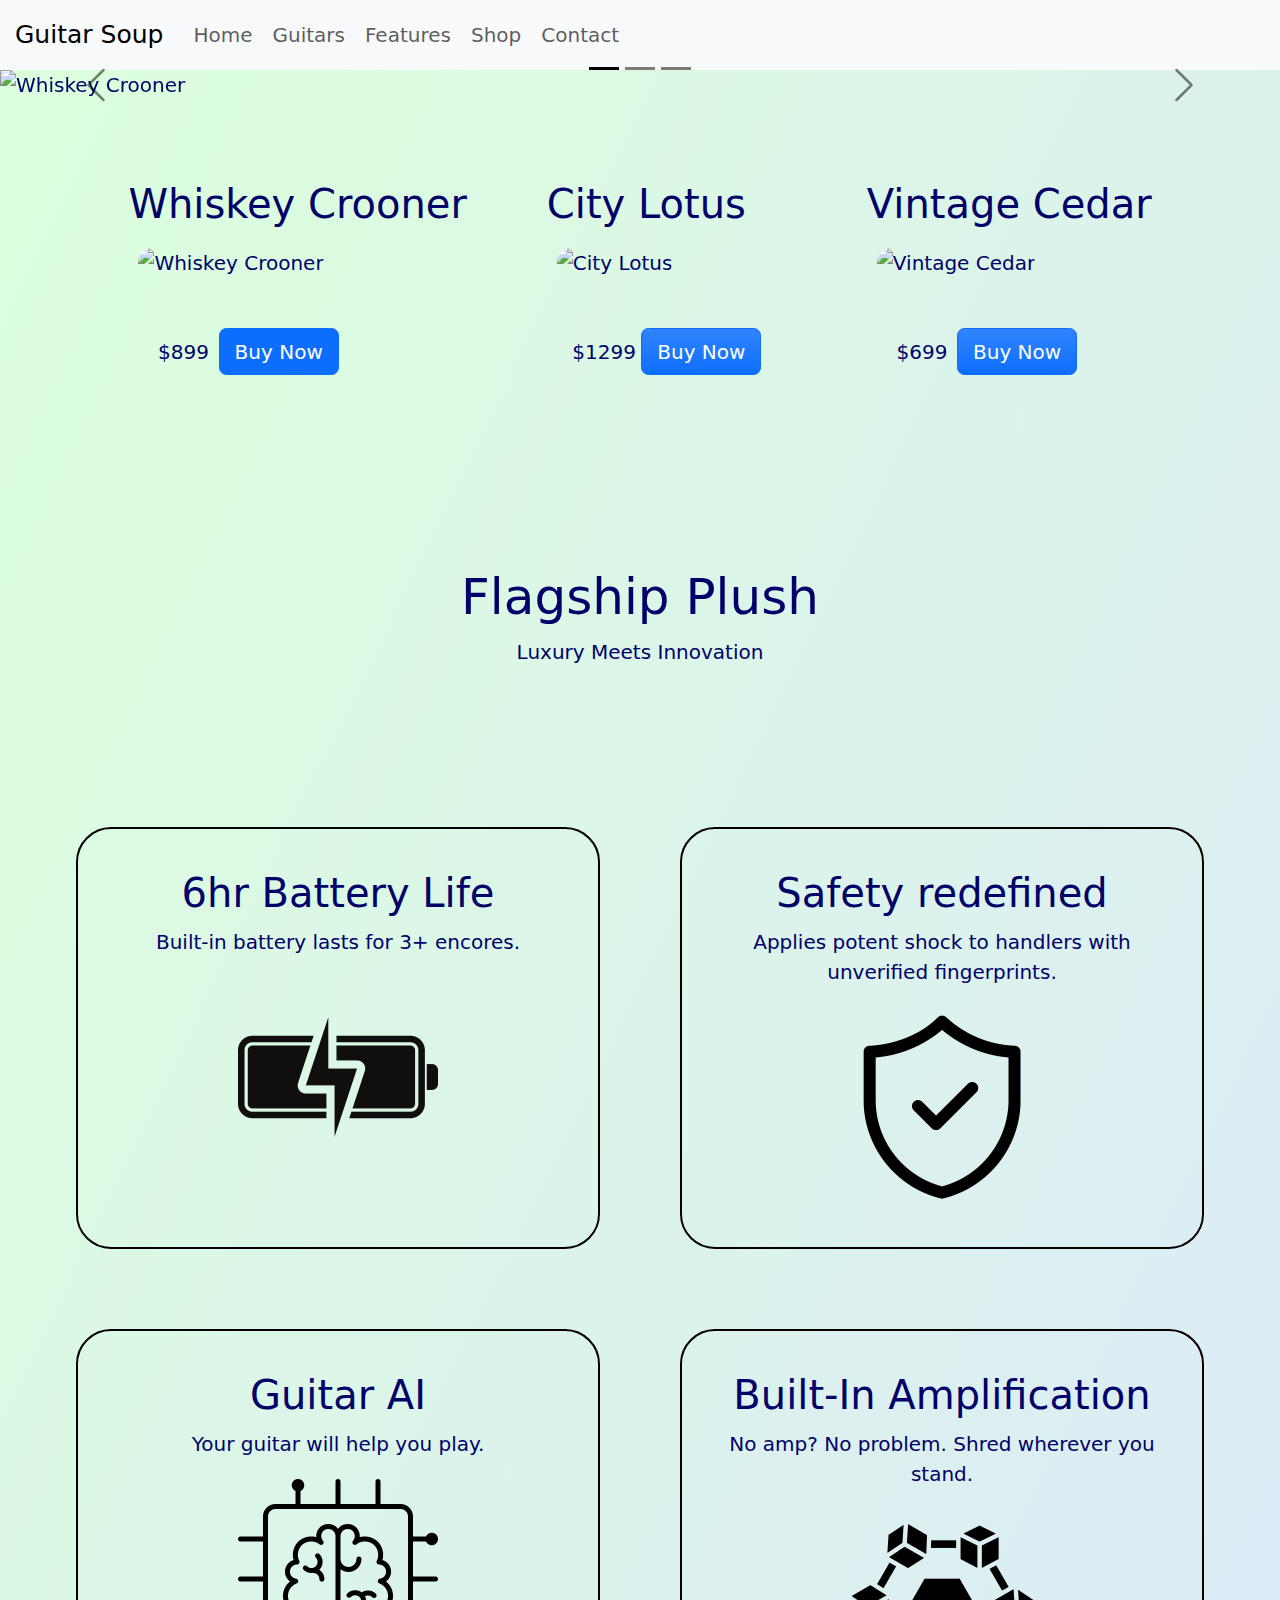
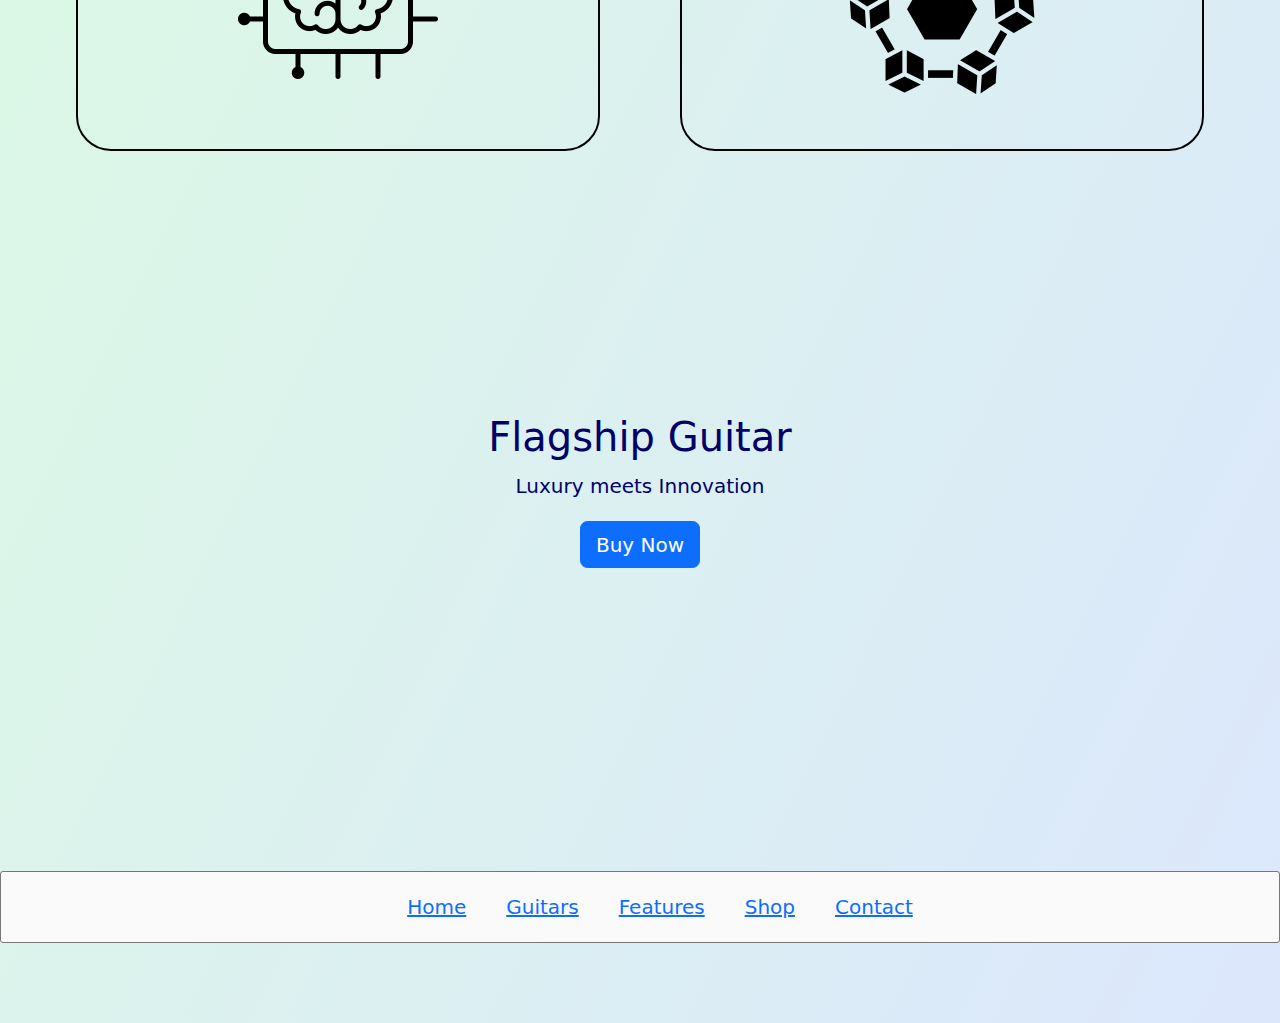
==== commit 47db4242: "styling and text for guitar page" ====
--- a/index.html
+++ b/index.html
@@ -121,12 +121,12 @@
         <section class="features-container">
             <div class="feature-box">
                 <h2>6hr Battery Life</h2>
-                <p>Built-in battery lasts long enough for 3+ encores.</p>
+                <p>Built-in battery lasts for 3+ encores.</p>
                 <img class="feature-image" src="./images/feature-battery.png" alt="Battery Life">
             </div>
             <div class="feature-box">
                 <h2>Safety redefined</h2>
-                <p>Applies potent shock to handlers whose fingerprints aren't recognized.</p>
+                <p>Applies potent shock to handlers with unverified fingerprints.</p>
                 <img class="feature-image" src="./images/feature-safety.png" alt="Safety">
             </div>
             <div class="feature-box">
--- a/style.css
+++ b/style.css
@@ -21,7 +21,6 @@
     justify-content: center;
     flex-wrap: wrap;
     
-    
 }
 
 .guitar-model {
@@ -30,6 +29,7 @@
 
 .guitar-model-img {
     border-radius: 25px;
+    margin: 0.5rem;
 }
 .guitar-model-img:hover {
     transform: scale(1.05);
@@ -41,7 +41,7 @@
     display: flex;
     justify-content: space-evenly;
     align-items: baseline;
-    width: 250px;
+    width: 200px;
 }
 
 /* Guitar grid section */
@@ -49,6 +49,7 @@
 .guitar-grid-container {
     display:grid;
     grid-template-columns: auto auto;
+    justify-content:left;
 }
 
 .guitar-grid-image {
@@ -57,9 +58,13 @@
 }
 
 .guitar-text {
-    margin: 2rem;
+    margin: 5rem;
     display: flex;
-    justify-content: flex-start;
+    justify-content: center;
+    align-items:center;
+    max-width: 1000px;
+    border: 2px solid lightgrey;
+    padding: 2rem;
 }
 
 /* Tagline section */
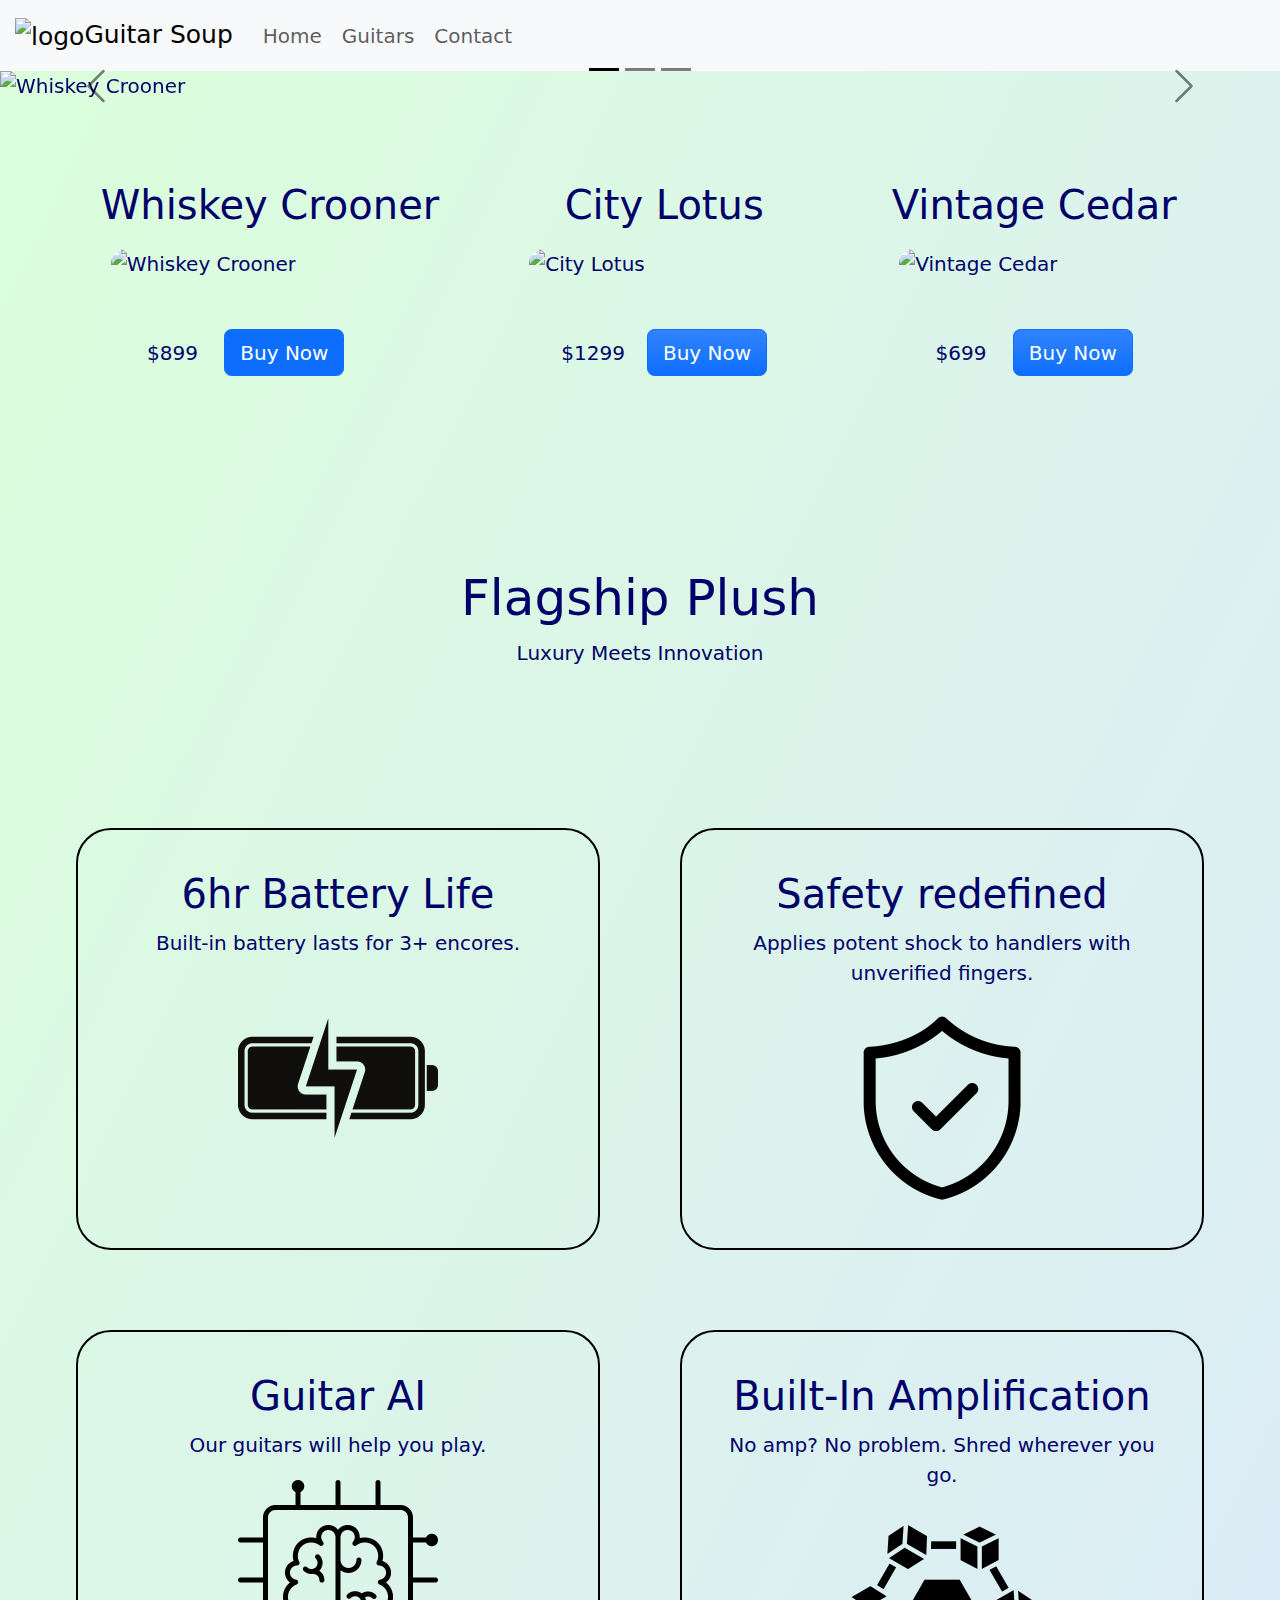
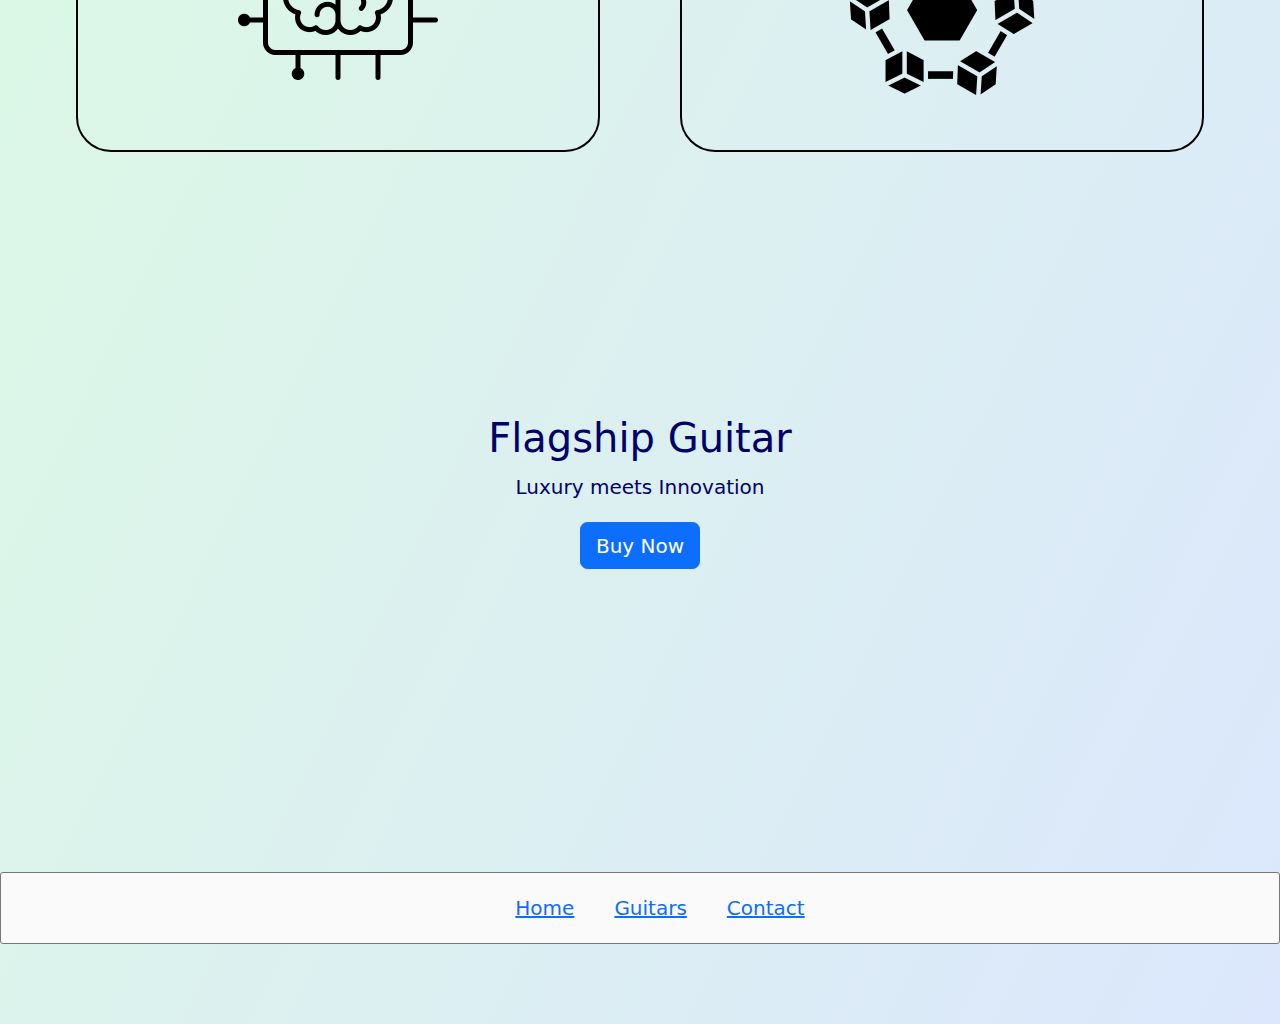
==== commit 7ac75dd5: "added favicons, to-do markdown, small adjustment to button spacing, changed wording on Features text" ====
--- a/index.html
+++ b/index.html
@@ -4,17 +4,18 @@
     <meta charset="UTF-8">
     <meta name="viewport" content="width=device-width, initial-scale=1.0">
     <title>Guitar Soup</title>
+    <link rel="icon" type="image/x-icon" href="./images/logo-favicon.png">
     <link href="https://cdn.jsdelivr.net/npm/bootstrap@5.3.3/dist/css/bootstrap.min.css" 
           rel="stylesheet" 
           integrity="sha384-QWTKZyjpPEjISv5WaRU9OFeRpok6YctnYmDr5pNlyT2bRjXh0JMhjY6hW+ALEwIH" 
           crossorigin="anonymous">
-    <link rel="stylesheet" href="./style.css">
+    <link rel="stylesheet" href="./styles/style.css">
 </head>
 <body>
     <header>
         <nav class="navbar navbar-expand-sm bg-body-tertiary">
             <div class="container-fluid">
-              <a class="navbar-brand" href="#">Guitar Soup</a>
+              <a class="navbar-brand" href="#"><img class="logo" src="./images/logo.png" alt="logo">Guitar Soup</a>
               <button class="navbar-toggler" type="button" data-bs-toggle="collapse" data-bs-target="#headerMenu" aria-controls="headerMenu" aria-expanded="false" aria-label="Toggle navigation">
                 <span class="navbar-toggler-icon"></span>
               </button>
@@ -25,12 +26,6 @@
                   </li>
                   <li class="nav-item">
                     <a class="nav-link" href="./guitars.html">Guitars</a>
-                  </li>
-                  <li class="nav-item">
-                    <a class="nav-link" href="#">Features</a>
-                  </li>
-                  <li class="nav-item">
-                    <a class="nav-link" href="#">Shop</a>
                   </li>
                   <li class="nav-item">
                     <a class="nav-link" href="./contact.html">Contact</a>
@@ -83,7 +78,7 @@
             <!-- Guitar Models-->
           <section class="guitar-models-container-index my-5">
             <div class="guitar-model">
-              <h2>Whiskey Crooner</h2>
+              <h2 style="text-align:center">Whiskey Crooner</h2>
               <img class="guitar-model-img" src="./images/3bar instrument sd.png" class="d-block w-100" alt="Whiskey Crooner">
               <div class="buy-container">
                 <p>$899</p>
@@ -92,7 +87,7 @@
             </div>
 
             <div class="guitar-model">
-              <h2>City Lotus</h2>
+              <h2 style="text-align:center">City Lotus</h2>
               <img class="guitar-model-img" src="./images/2urban, streetstyle bg sd.png" class="d-block w-100" alt="City Lotus">
               <div class="buy-container">
                 <p>$1299</p>
@@ -101,7 +96,7 @@
             </div>
 
             <div class="guitar-model">
-              <h2>Vintage Cedar</h2>
+              <h2 style="text-align:center">Vintage Cedar</h2>
               <img class="guitar-model-img" src="./images/1classic design GC sd.png" class="d-block w-100" alt="Vintage Cedar">
               <div class="buy-container">
                 <p>$699</p>
@@ -126,17 +121,17 @@
             </div>
             <div class="feature-box">
                 <h2>Safety redefined</h2>
-                <p>Applies potent shock to handlers with unverified fingerprints.</p>
+                <p>Applies potent shock to handlers with unverified fingers.</p>
                 <img class="feature-image" src="./images/feature-safety.png" alt="Safety">
             </div>
             <div class="feature-box">
                 <h2>Guitar AI</h2>
-                <p>Your guitar will help you play.</p>
+                <p>Our guitars will help you play.</p>
                 <img class="feature-image" src="./images/feature-ai.png" alt="AI">
             </div>
             <div class="feature-box">
                 <h2>Built-In Amplification</h2>
-                <p>No amp? No problem. Shred wherever you stand.</p>
+                <p>No amp? No problem. Shred wherever you go.</p>
                 <img class="feature-image" src="./images/feature-modular.png" alt="Built-In Amp">
             </div>
         </section>
@@ -159,8 +154,6 @@
             justify-content: center;">
                 <li class="m-3"><a href=".">Home</a></li>
                 <li class="m-3"><a href="./guitars.html">Guitars</a></li>
-                <li class="m-3"><a href="#">Features</a></li>
-                <li class="m-3"><a href="#">Shop</a></li>
                 <li class="m-3"><a href="./contact.html">Contact</a></li>
             </ul>
         </nav>
--- a/styles/style.css
+++ b/styles/style.css
@@ -0,0 +1,143 @@
+/* Basic styles */
+html {
+    font-size: 20px;
+}
+
+body {
+    color: rgb(1, 1, 105);
+    background-color: rgb(210, 255, 212);
+    background-image: linear-gradient(to bottom right, rgb(219, 255, 219), rgb(220, 231, 253));
+    min-width: 400px;
+}
+
+/* Carousel section */
+
+.logo {
+    max-height: 2.5rem;
+}
+
+/* Guitar models section */
+
+.guitar-models-container-index {
+    display:flex;
+    justify-content: center;
+    flex-wrap: wrap;
+    
+}
+
+.guitar-model {
+    margin: 1rem 2rem;
+}
+
+.guitar-model-img {
+    border-radius: 25px;
+    margin: 0.5rem;
+}
+.guitar-model-img:hover {
+    transform: scale(1.05);
+    transition-duration: .2s;
+}
+
+.buy-container {
+    margin: 2rem 1rem;
+    display: flex;
+    justify-content: space-evenly;
+    align-items: baseline;
+    width: 250px;
+}
+
+/* Guitar Page section */
+
+.guitar-grid-container {
+    display:grid;
+    grid-template-columns: auto auto;
+    justify-content:left;
+}
+
+.guitar-grid-image {
+    margin: 2rem;
+    background-image: linear-gradient(rgb(255, 255, 255), (#ffffff));
+}
+
+.guitar-text {
+    margin: 5rem;
+    display: flex;
+    justify-content: center;
+    align-items:center;
+    max-width: 1000px;
+    border: 2px solid lightgrey;
+    padding: 2rem;
+}
+
+/* Contact page section */
+
+.form-format {
+    display: flex;
+    align-items: center;
+    justify-content: center;
+    flex-direction: column;
+    margin: 5rem;
+}
+
+/* Tagline section */
+
+.tagline-container {
+    text-align: center;
+    margin: 6rem auto;
+}
+
+/* Features section */
+
+.features-container {
+    display: flex;
+    flex-wrap: wrap;
+    justify-content: center;
+
+}
+.feature-box {
+    border: 2px solid black;
+    padding: 2rem;
+    margin: 2rem;
+    width: calc(90% - 10rem);
+    text-align: center;
+    box-sizing: content-box;
+    min-width: 200px;
+    border-radius: 35px;
+}
+.feature-box:hover {
+    background-color: lightgrey;
+}
+.feature-image {
+    width: 80%;
+    max-width: 200px;
+}
+
+
+
+@media screen and (min-width:768px) {
+    .feature-box {
+        width: calc(50% - 10rem);
+    }
+}
+
+/* Call-to-action banner */
+
+.call-to-action-container {
+    height: 600px;
+    display: flex;
+    flex-direction: column;
+    align-items: center;
+    justify-content: center;
+
+}
+
+/* Footer */
+
+.footer-link-list {
+    list-style: none;
+    display: flex;
+    justify-content: center;
+    margin: 4rem auto;
+    background-color: #fafafa;
+
+}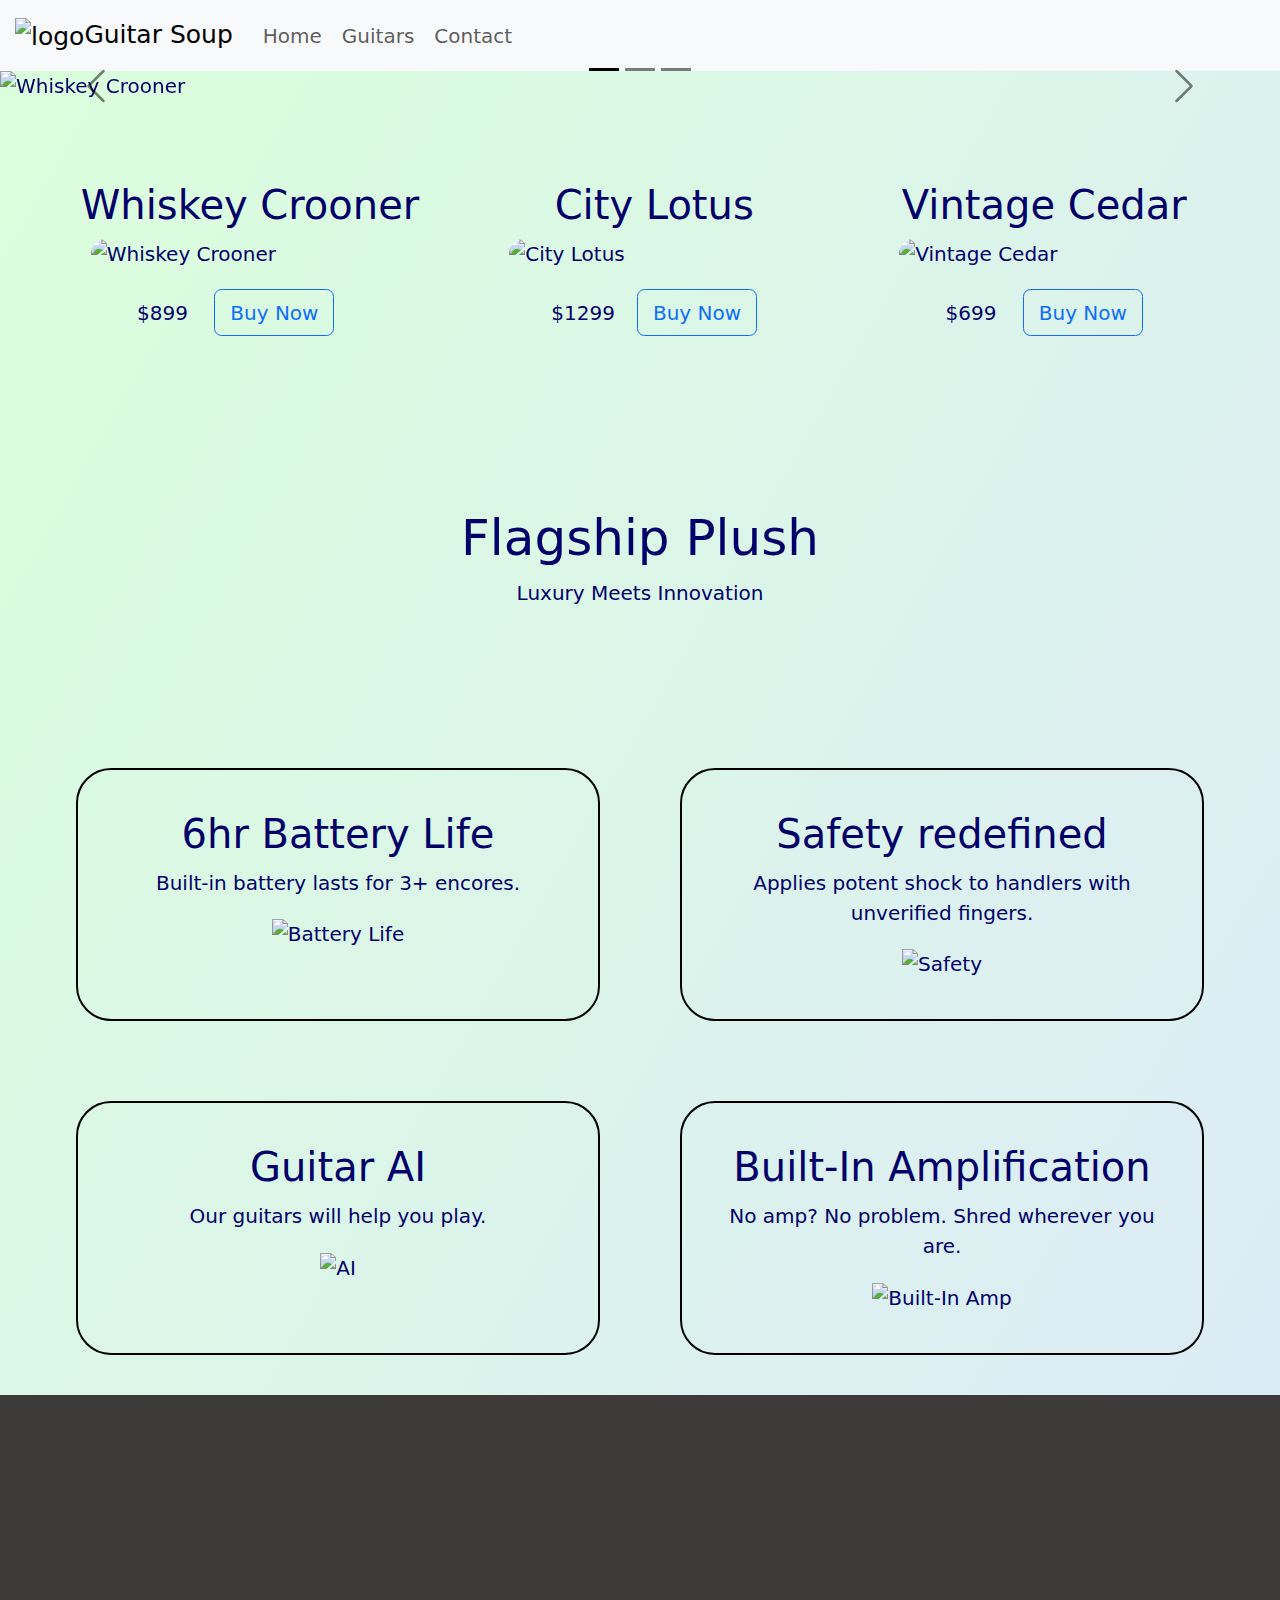
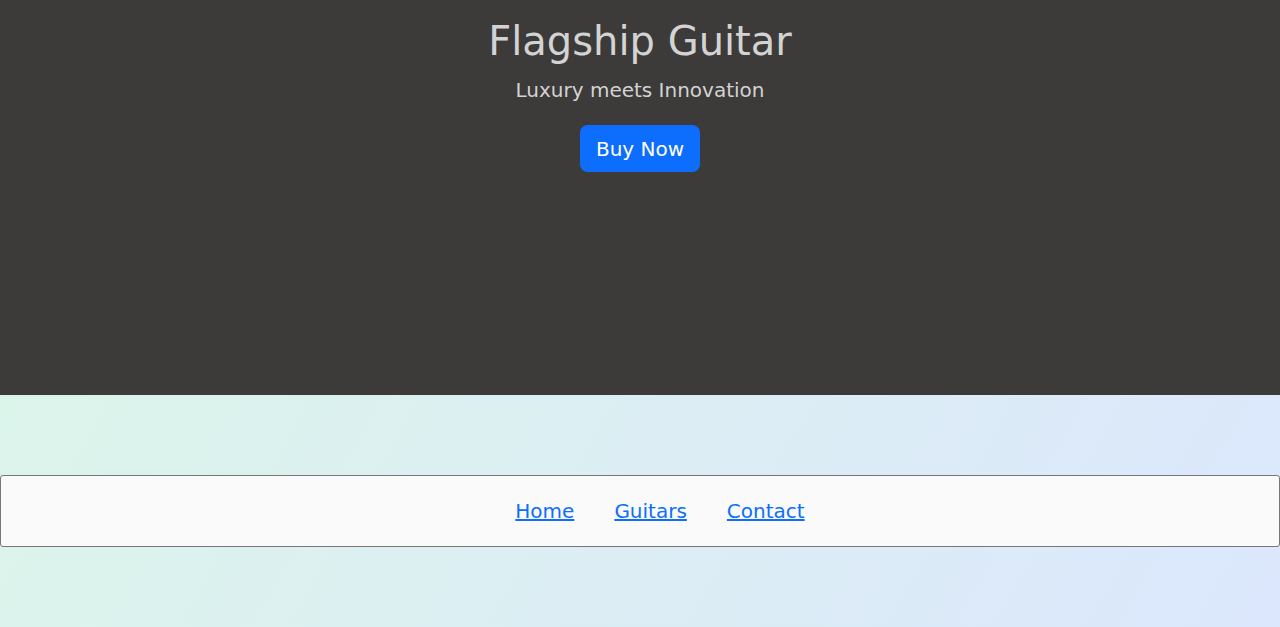
==== commit eb1675d3: "changed margin of buy-container and button type, fixed image link, removed reminded comment" ====
--- a/index.html
+++ b/index.html
@@ -4,7 +4,7 @@
     <meta charset="UTF-8">
     <meta name="viewport" content="width=device-width, initial-scale=1.0">
     <title>Guitar Soup</title>
-    <link rel="icon" type="image/x-icon" href="./images/logo-favicon.png">
+    <link rel="icon" type="image/x-icon" href="./images/features/logo-favicon.png">
     <link href="https://cdn.jsdelivr.net/npm/bootstrap@5.3.3/dist/css/bootstrap.min.css" 
           rel="stylesheet" 
           integrity="sha384-QWTKZyjpPEjISv5WaRU9OFeRpok6YctnYmDr5pNlyT2bRjXh0JMhjY6hW+ALEwIH" 
@@ -15,7 +15,7 @@
     <header>
         <nav class="navbar navbar-expand-sm bg-body-tertiary">
             <div class="container-fluid">
-              <a class="navbar-brand" href="#"><img class="logo" src="./images/logo.png" alt="logo">Guitar Soup</a>
+              <a class="navbar-brand" href="#"><img class="logo" src="./images/features/logo.png" alt="logo">Guitar Soup</a>
               <button class="navbar-toggler" type="button" data-bs-toggle="collapse" data-bs-target="#headerMenu" aria-controls="headerMenu" aria-expanded="false" aria-label="Toggle navigation">
                 <span class="navbar-toggler-icon"></span>
               </button>
@@ -44,24 +44,24 @@
             </div>
             <div class="carousel-inner">
               <div class="carousel-item active">
-                <img src="./images/3bar instrument.png" class="d-block w-100" alt="Whiskey Crooner">
-                <div class="carousel-caption d-none d-md-block">
+                <img src="./images/carousel/carousel1.png" class="d-block w-100" alt="Whiskey Crooner">
+                <div class="carousel-caption" style="color: white; text-shadow: 2px 2px black">
                   <h5>Whiskey Crooner</h5>
-                  <p>Luxury Meets Innovation</p>
+                  <p>Warmth with a Smooth Buzz</p>
                 </div>
               </div>
               <div class="carousel-item">
-                <img src="./images/2urban, streetstyle bg.png" class="d-block w-100" alt="City Lotus">
-                <div class="carousel-caption d-none d-md-block">
+                <img src="./images/carousel/carousel2.png" class="d-block w-100" alt="City Lotus">
+                <div class="carousel-caption" style="color: white; text-shadow: 2px 2px black">
                   <h5>City Lotus</h5>
-                  <p>Luxury Redefined.</p>
+                  <p>Sleek and Soulful</p>
                 </div>
               </div>
               <div class="carousel-item">
-                <img src="./images/1classic design GC.png" class="d-block w-100" alt="Vintage Cedar">
-                <div class="carousel-caption d-none d-md-block">
+                <img src="./images/carousel/carousel3.png" class="d-block w-100" alt="Vintage Cedar">
+                <div class="carousel-caption" style="color: white; text-shadow: 2px 2px black">
                   <h5>Vintage Cedar</h5>
-                  <p>Precision Meets Perfection.</p>
+                  <p>Distinctive Resonance for the Ages</p>
                 </div>
               </div>
             </div>
@@ -79,28 +79,28 @@
           <section class="guitar-models-container-index my-5">
             <div class="guitar-model">
               <h2 style="text-align:center">Whiskey Crooner</h2>
-              <img class="guitar-model-img" src="./images/3bar instrument sd.png" class="d-block w-100" alt="Whiskey Crooner">
+              <img class="guitar-model-img d-block w-100" src="./images/guitars/3bar_instrument_sd.png" alt="Whiskey Crooner">
               <div class="buy-container">
                 <p>$899</p>
-                <button class="btn btn-primary">Buy Now</button>
+                <button class="btn btn-outline-primary">Buy Now</button>
               </div>
             </div>
 
             <div class="guitar-model">
               <h2 style="text-align:center">City Lotus</h2>
-              <img class="guitar-model-img" src="./images/2urban, streetstyle bg sd.png" class="d-block w-100" alt="City Lotus">
+              <img class="guitar-model-img d-block w-100" src="./images/guitars/2urban,_streetstyle_bg_sd.png" alt="City Lotus">
               <div class="buy-container">
                 <p>$1299</p>
-                <button class="btn btn-primary bg-gradient">Buy Now</button>
+                <button class="btn btn-outline-primary bg-gradient">Buy Now</button>
               </div>
             </div>
 
             <div class="guitar-model">
               <h2 style="text-align:center">Vintage Cedar</h2>
-              <img class="guitar-model-img" src="./images/1classic design GC sd.png" class="d-block w-100" alt="Vintage Cedar">
+              <img class="guitar-model-img d-block w-100" src="./images/guitars/1classic_design_GC_sd.png" alt="Vintage Cedar">
               <div class="buy-container">
                 <p>$699</p>
-                <button class="btn btn-primary bg-gradient">Buy Now</button>
+                <button class="btn btn-outline-primary bg-gradient">Buy Now</button>
               </div>
             </div>
           </section>
@@ -117,27 +117,26 @@
             <div class="feature-box">
                 <h2>6hr Battery Life</h2>
                 <p>Built-in battery lasts for 3+ encores.</p>
-                <img class="feature-image" src="./images/feature-battery.png" alt="Battery Life">
+                <img class="feature-image" src="./images/features/feature-battery.png" alt="Battery Life">
             </div>
             <div class="feature-box">
                 <h2>Safety redefined</h2>
                 <p>Applies potent shock to handlers with unverified fingers.</p>
-                <img class="feature-image" src="./images/feature-safety.png" alt="Safety">
+                <img class="feature-image" src="./images/features/feature-safety.png" alt="Safety">
             </div>
             <div class="feature-box">
                 <h2>Guitar AI</h2>
                 <p>Our guitars will help you play.</p>
-                <img class="feature-image" src="./images/feature-ai.png" alt="AI">
+                <img class="feature-image" src="./images/features/feature-ai.png" alt="AI">
             </div>
             <div class="feature-box">
                 <h2>Built-In Amplification</h2>
-                <p>No amp? No problem. Shred wherever you go.</p>
-                <img class="feature-image" src="./images/feature-modular.png" alt="Built-In Amp">
+                <p>No amp? No problem. Shred wherever you are.</p>
+                <img class="feature-image" src="./images/features/feature-amp.png" alt="Built-In Amp">
             </div>
         </section>
 
         <section class="call-to-action-container">
-            <!-- Flagship Guitar should be the background of this section-->
             <h2>Flagship Guitar</h2>
             <p>Luxury meets Innovation</p>
             <button class="btn btn-primary btn-gradient">Buy Now</button>
--- a/styles/style.css
+++ b/styles/style.css
@@ -39,7 +39,7 @@
 }
 
 .buy-container {
-    margin: 2rem 1rem;
+    margin: 1rem 1.5rem;
     display: flex;
     justify-content: space-evenly;
     align-items: baseline;
@@ -128,7 +128,18 @@
     flex-direction: column;
     align-items: center;
     justify-content: center;
+    background-image: url("/images/guitars/calltoaction.png");
+    background-color: #3d3a3a;
+    color: lightgrey;
 
+}
+
+/* Disclaimer */
+
+.disclaimer {
+    display: flex;
+    justify-content:center;
+    width: 1325px;
 }
 
 /* Footer */
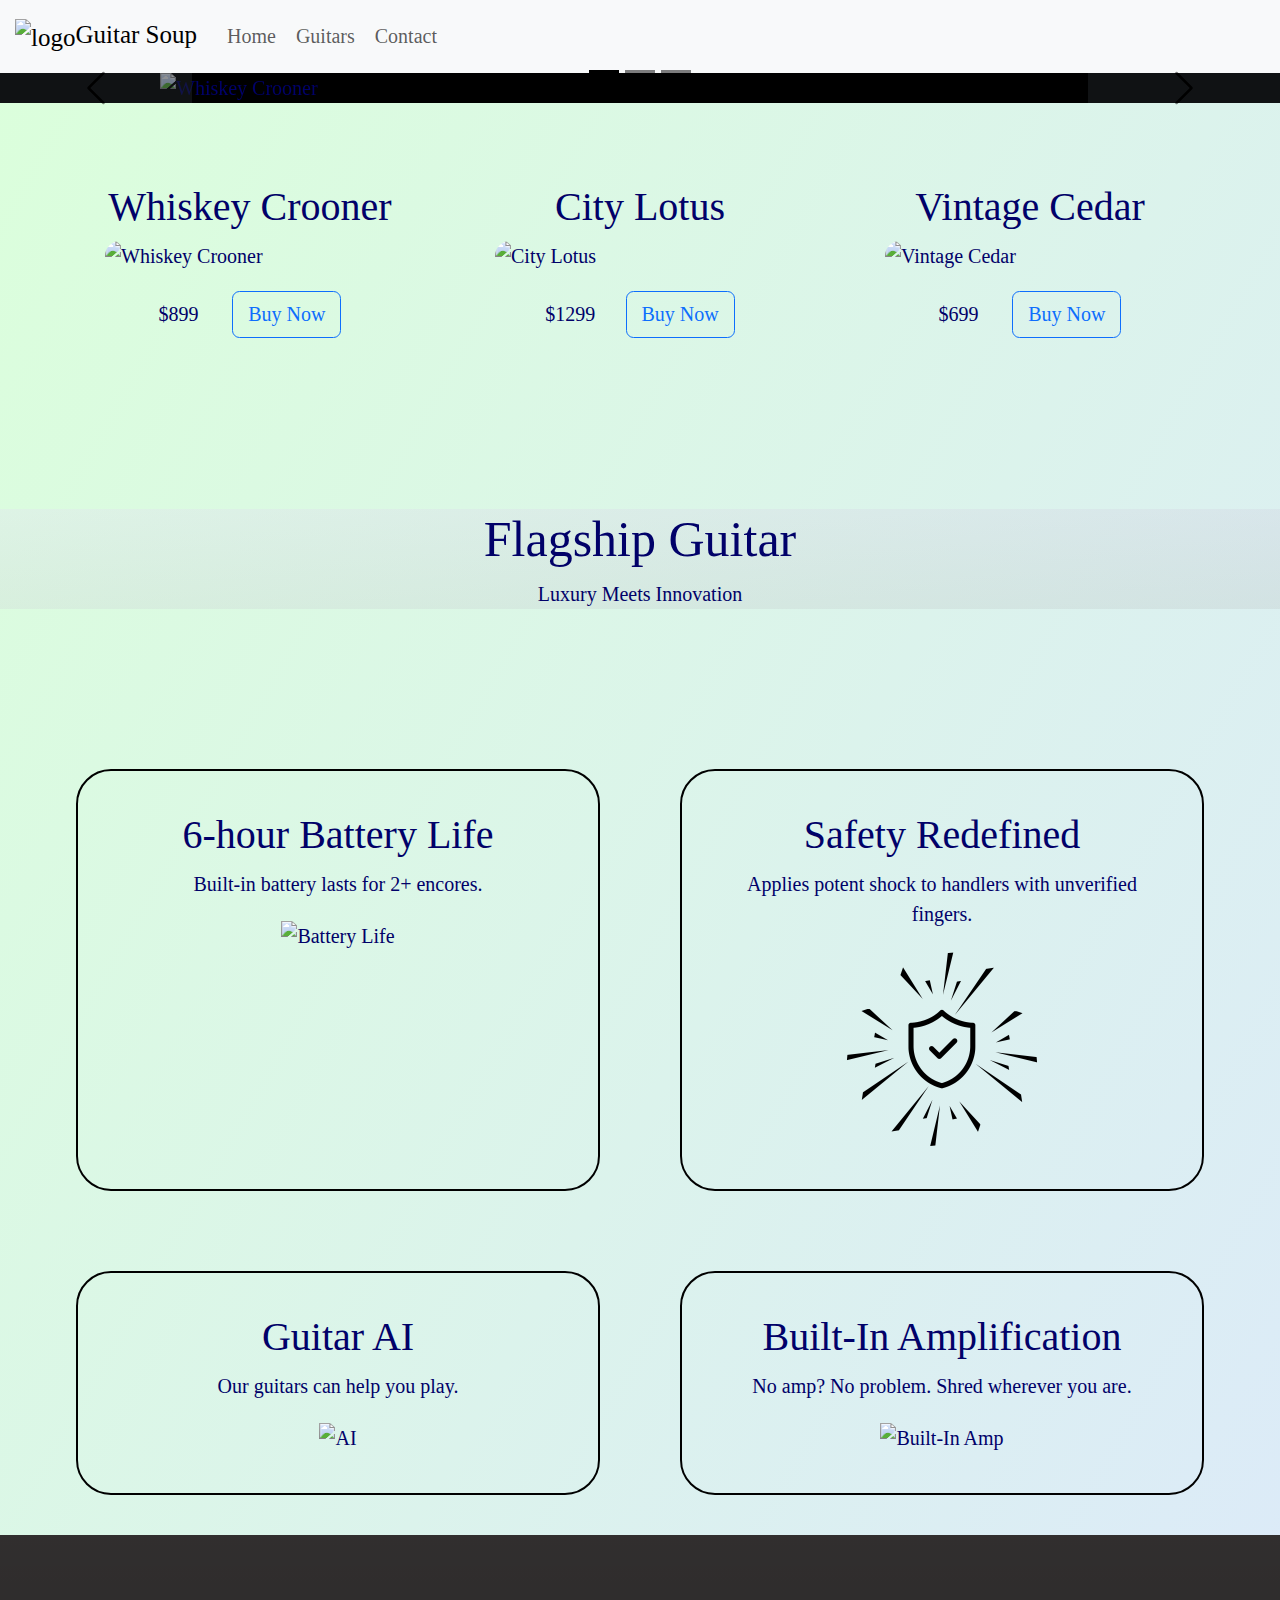
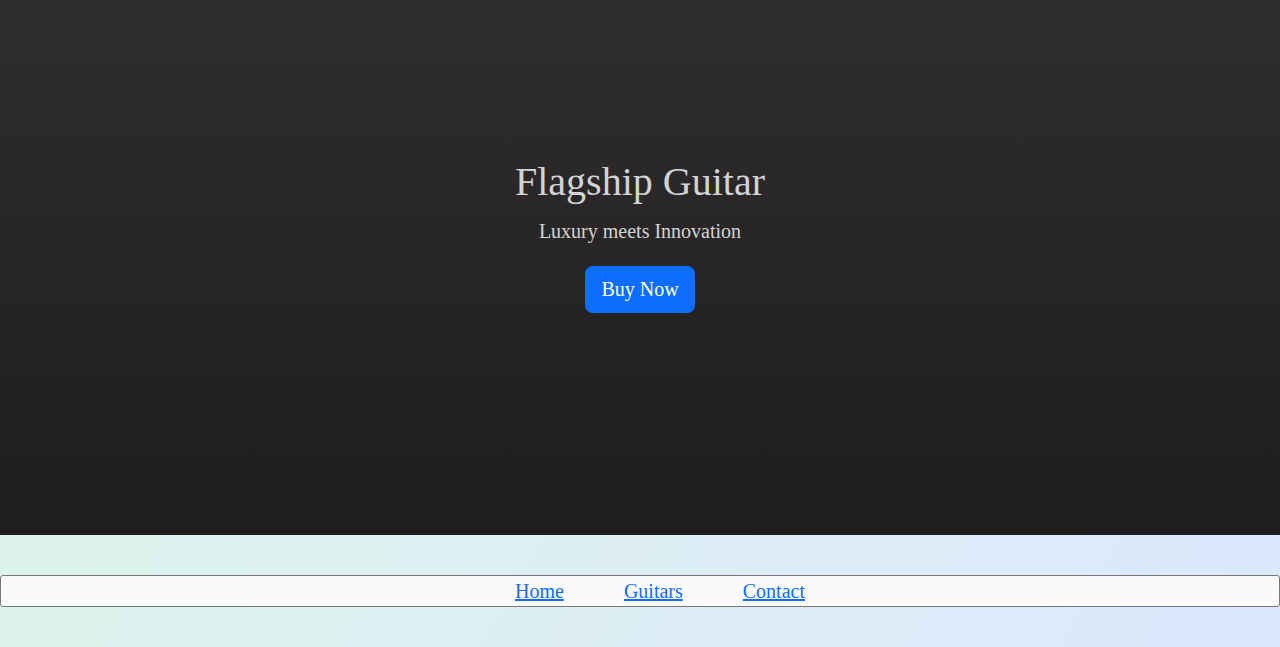
==== commit 8cd80315: "scaled down carousel images, added caption background for visibility, switched safety feature image," ====
--- a/index.html
+++ b/index.html
@@ -4,6 +4,7 @@
     <meta charset="UTF-8">
     <meta name="viewport" content="width=device-width, initial-scale=1.0">
     <title>Guitar Soup</title>
+    <!-- Favicon to display in tabs -->
     <link rel="icon" type="image/x-icon" href="./images/features/logo-favicon.png">
     <link href="https://cdn.jsdelivr.net/npm/bootstrap@5.3.3/dist/css/bootstrap.min.css" 
           rel="stylesheet" 
@@ -12,13 +13,17 @@
     <link rel="stylesheet" href="./styles/style.css">
 </head>
 <body>
+  <!-- Header for the navigation bar-->
     <header>
+      <!-- Bootstrap navbar -->
         <nav class="navbar navbar-expand-sm bg-body-tertiary">
             <div class="container-fluid">
               <a class="navbar-brand" href="#"><img class="logo" src="./images/features/logo.png" alt="logo">Guitar Soup</a>
               <button class="navbar-toggler" type="button" data-bs-toggle="collapse" data-bs-target="#headerMenu" aria-controls="headerMenu" aria-expanded="false" aria-label="Toggle navigation">
                 <span class="navbar-toggler-icon"></span>
               </button>
+
+              <!-- Relevant page links -->
               <div class="collapse navbar-collapse" id="headerMenu">
                 <ul class="navbar-nav">
                   <li class="nav-item">
@@ -36,46 +41,49 @@
           </nav>
     </header>
     <main>
+      <!-- Bootstrap carousel w/ prev & next arrows-->
         <div id="guitarMainBannerCaptions" class="carousel slide" data-bs-theme="dark">
             <div class="carousel-indicators">
               <button type="button" data-bs-target="#guitarMainBannerCaptions" data-bs-slide-to="0" class="active" aria-current="true" aria-label="Slide 1"></button>
               <button type="button" data-bs-target="#guitarMainBannerCaptions" data-bs-slide-to="1" aria-label="Slide 2"></button>
               <button type="button" data-bs-target="#guitarMainBannerCaptions" data-bs-slide-to="2" aria-label="Slide 3"></button>
             </div>
-            <div class="carousel-inner">
+            <!-- Carousel has three guitar images with taglines-->
+            <div class="carousel-inner bg-black">
               <div class="carousel-item active">
-                <img src="./images/carousel/carousel1.png" class="d-block w-100" alt="Whiskey Crooner">
+                <img src="./images/carousel/carousel1.png" class="d-block w-75 mx-auto" alt="Whiskey Crooner">
                 <div class="carousel-caption" style="color: white; text-shadow: 2px 2px black">
-                  <h5>Whiskey Crooner</h5>
-                  <p>Warmth with a Smooth Buzz</p>
+                  <h4>Whiskey Crooner</h5>
+                  <p>Warm with a Smooth Buzz</p>
                 </div>
               </div>
               <div class="carousel-item">
-                <img src="./images/carousel/carousel2.png" class="d-block w-100" alt="City Lotus">
+                <img src="./images/carousel/carousel2.png" class="d-block w-75 mx-auto" alt="City Lotus">
                 <div class="carousel-caption" style="color: white; text-shadow: 2px 2px black">
-                  <h5>City Lotus</h5>
+                  <h4>City Lotus</h5>
                   <p>Sleek and Soulful</p>
                 </div>
               </div>
               <div class="carousel-item">
-                <img src="./images/carousel/carousel3.png" class="d-block w-100" alt="Vintage Cedar">
+                <img src="./images/carousel/carousel3.png" class="d-block w-75 mx-auto" alt="Vintage Cedar">
                 <div class="carousel-caption" style="color: white; text-shadow: 2px 2px black">
-                  <h5>Vintage Cedar</h5>
-                  <p>Distinctive Resonance for the Ages</p>
+                  <h4>Vintage Cedar</h5>
+                  <p>Distinctive Resonance Across the Ages</p>
                 </div>
               </div>
             </div>
-            <button class="carousel-control-prev" type="button" data-bs-target="#guitarMainBannerCaptions" data-bs-slide="prev">
+            <!-- Carousel buttons-->
+            <button class="carousel-control-prev bg-dark" type="button" data-bs-target="#guitarMainBannerCaptions" data-bs-slide="prev">
               <span class="carousel-control-prev-icon" aria-hidden="true"></span>
               <span class="visually-hidden">Previous</span>
             </button>
-            <button class="carousel-control-next" type="button" data-bs-target="#guitarMainBannerCaptions" data-bs-slide="next">
+            <button class="carousel-control-next bg-dark" type="button" data-bs-target="#guitarMainBannerCaptions" data-bs-slide="next">
               <span class="carousel-control-next-icon" aria-hidden="true"></span>
               <span class="visually-hidden">Next</span>
             </button>
           </div>
 
-            <!-- Guitar Models-->
+            <!-- Guitar Models - a panel for each guitar w/ image, name and price info-->
           <section class="guitar-models-container-index my-5">
             <div class="guitar-model">
               <h2 style="text-align:center">Whiskey Crooner</h2>
@@ -108,25 +116,25 @@
           <!-- Tagline section-->
 
           <section class="tagline-container">
-            <h1>Flagship Plush</h1>
+            <h1>Flagship Guitar</h1>
             <p>Luxury Meets Innovation</p>
           </section>
 
           <!-- Features section-->
         <section class="features-container">
             <div class="feature-box">
-                <h2>6hr Battery Life</h2>
-                <p>Built-in battery lasts for 3+ encores.</p>
+                <h2>6-hour Battery Life</h2>
+                <p>Built-in battery lasts for 2+ encores.</p>
                 <img class="feature-image" src="./images/features/feature-battery.png" alt="Battery Life">
             </div>
             <div class="feature-box">
-                <h2>Safety redefined</h2>
+                <h2>Safety Redefined</h2>
                 <p>Applies potent shock to handlers with unverified fingers.</p>
                 <img class="feature-image" src="./images/features/feature-safety.png" alt="Safety">
             </div>
             <div class="feature-box">
                 <h2>Guitar AI</h2>
-                <p>Our guitars will help you play.</p>
+                <p>Our guitars can help you play.</p>
                 <img class="feature-image" src="./images/features/feature-ai.png" alt="AI">
             </div>
             <div class="feature-box">
@@ -136,6 +144,7 @@
             </div>
         </section>
 
+        <!-- Call to action container w/ background image-->
         <section class="call-to-action-container">
             <h2>Flagship Guitar</h2>
             <p>Luxury meets Innovation</p>
@@ -144,16 +153,13 @@
         </section>
 
     </main>
+    <!-- Footer with nav links to other pages-->
     <footer>
         <nav>
-            <ul class="footer-link-list" style="
-            border: 1px solid #777;
-            border-radius: 3px;
-            color: black;
-            justify-content: center;">
-                <li class="m-3"><a href=".">Home</a></li>
-                <li class="m-3"><a href="./guitars.html">Guitars</a></li>
-                <li class="m-3"><a href="./contact.html">Contact</a></li>
+            <ul class="footer-link-list">
+                <li class="mx-4"><a href=".">Home</a></li>
+                <li class="mx-4"><a href="./guitars.html">Guitars</a></li>
+                <li class="mx-4"><a href="./contact.html">Contact</a></li>
             </ul>
         </nav>
     </footer>
--- a/styles/style.css
+++ b/styles/style.css
@@ -8,13 +8,23 @@
     background-color: rgb(210, 255, 212);
     background-image: linear-gradient(to bottom right, rgb(219, 255, 219), rgb(220, 231, 253));
     min-width: 400px;
+    font-family: Roboto;
+
+/* Favicon styles */
+    .logo {
+        max-height: 2.5rem;
+    }
 }
 
 /* Carousel section */
 
-.logo {
-    max-height: 2.5rem;
+.carousel-caption {
+    
+    background-color:rgba(0, 0, 0, 0.4);
+    font-size: 25px;
+
 }
+
 
 /* Guitar models section */
 
@@ -38,6 +48,7 @@
     transition-duration: .2s;
 }
 
+/* Buy container also on Guitars page */
 .buy-container {
     margin: 1rem 1.5rem;
     display: flex;
@@ -49,9 +60,9 @@
 /* Guitar Page section */
 
 .guitar-grid-container {
-    display:grid;
+    display: grid;
     grid-template-columns: auto auto;
-    justify-content:left;
+    justify-content: left;
 }
 
 .guitar-grid-image {
@@ -63,7 +74,7 @@
     margin: 5rem;
     display: flex;
     justify-content: center;
-    align-items:center;
+    align-items: center;
     max-width: 1000px;
     border: 2px solid lightgrey;
     padding: 2rem;
@@ -84,6 +95,7 @@
 .tagline-container {
     text-align: center;
     margin: 6rem auto;
+    background: linear-gradient(to bottom right, rgba(231, 206, 255, 0.2), rgba(172, 172, 172, 0.2));
 }
 
 /* Features section */
@@ -113,8 +125,9 @@
 }
 
 
+/* Feature box width changes on larger screens */
 
-@media screen and (min-width:768px) {
+@media screen and (min-width: 768px) {
     .feature-box {
         width: calc(50% - 10rem);
     }
@@ -128,18 +141,13 @@
     flex-direction: column;
     align-items: center;
     justify-content: center;
-    background-image: url("/images/guitars/calltoaction.png");
+    background-image: linear-gradient(rgba(0, 0, 0, 0.2), rgba(0, 0, 0, 0.5)), url(../images/guitars/calltoaction.png);
+    background-repeat: no-repeat;
+    background-position: top center;
     background-color: #3d3a3a;
+    background-size: cover;
     color: lightgrey;
 
-}
-
-/* Disclaimer */
-
-.disclaimer {
-    display: flex;
-    justify-content:center;
-    width: 1325px;
 }
 
 /* Footer */
@@ -147,8 +155,20 @@
 .footer-link-list {
     list-style: none;
     display: flex;
+    flex-direction: column;
     justify-content: center;
-    margin: 4rem auto;
+    align-items: center;
     background-color: #fafafa;
+    border: 1px solid #777;
+    border-radius: 3px;
+    color: black;
+    margin: 2rem auto;
 
+}
+
+/* Footer direction changes depending on screen width */
+@media screen and (min-width: 768px) {
+    .footer-link-list {
+        flex-direction: row;
+    }
 }